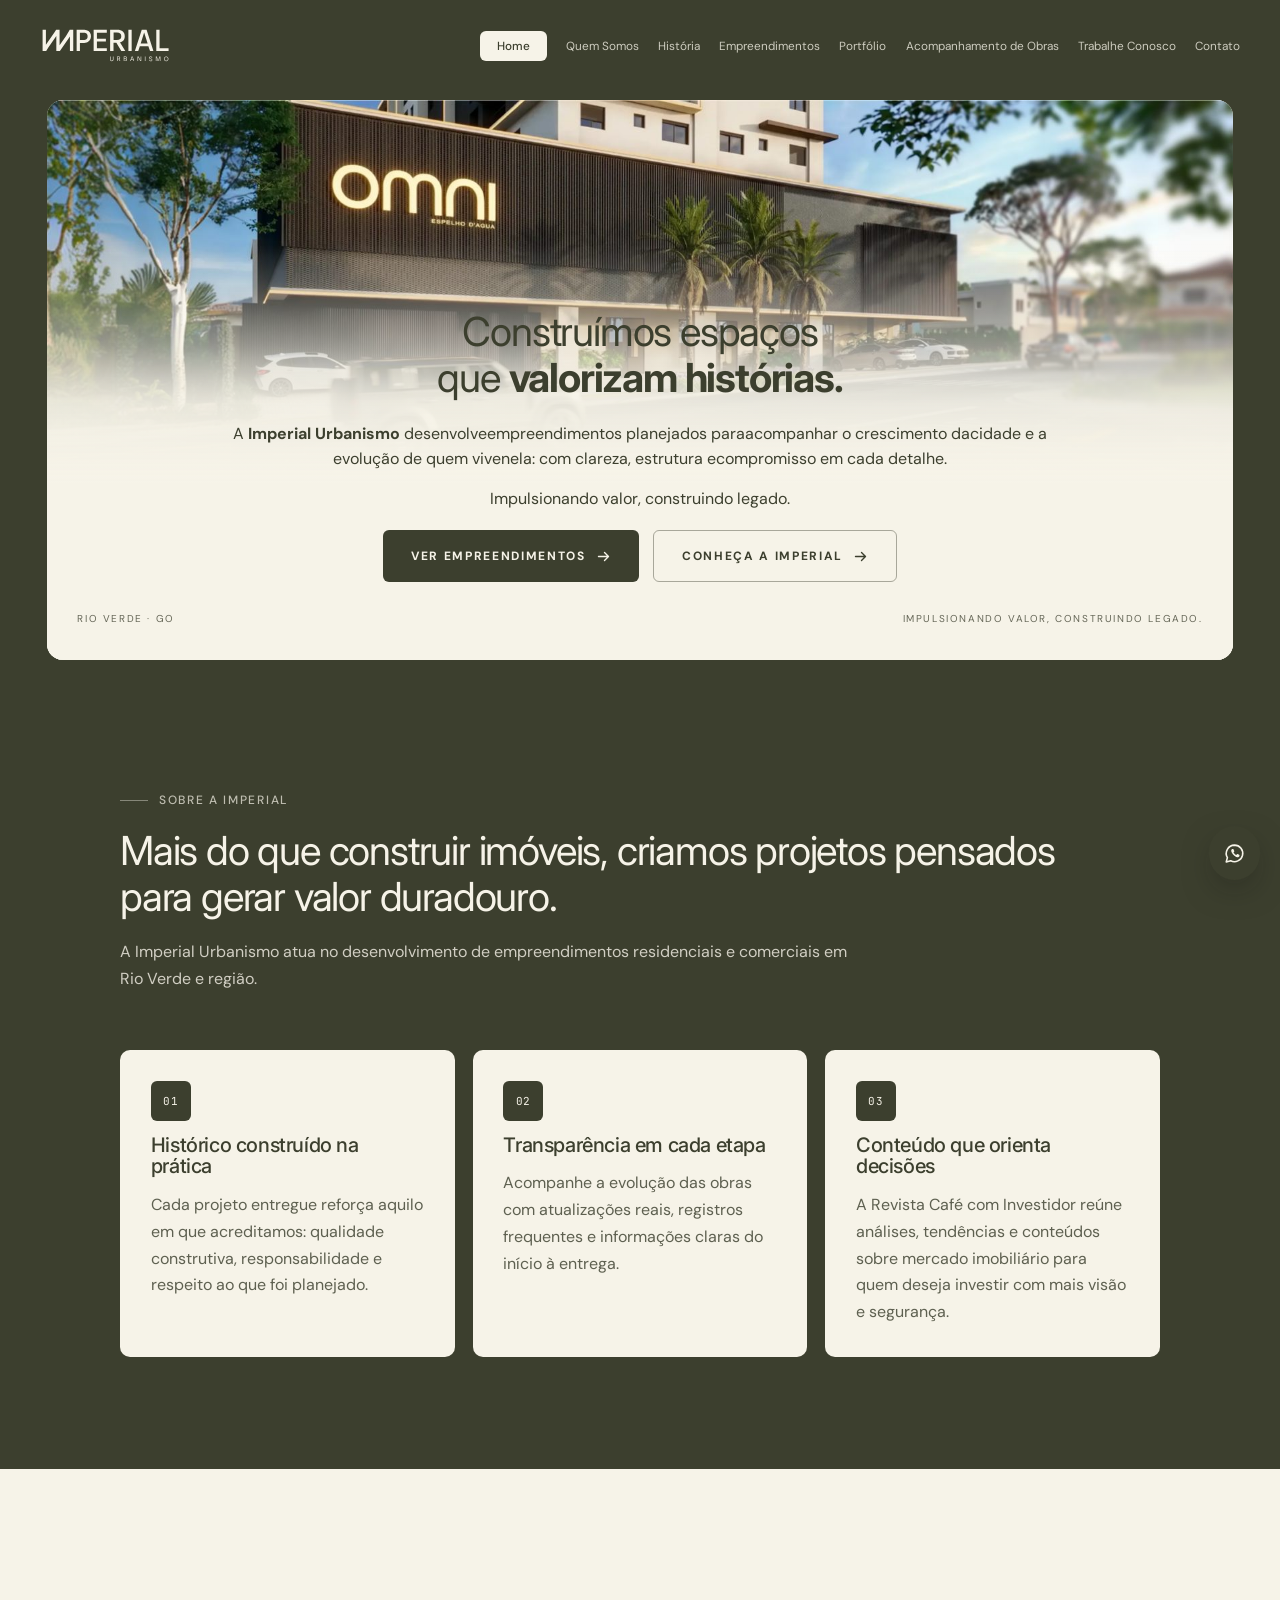
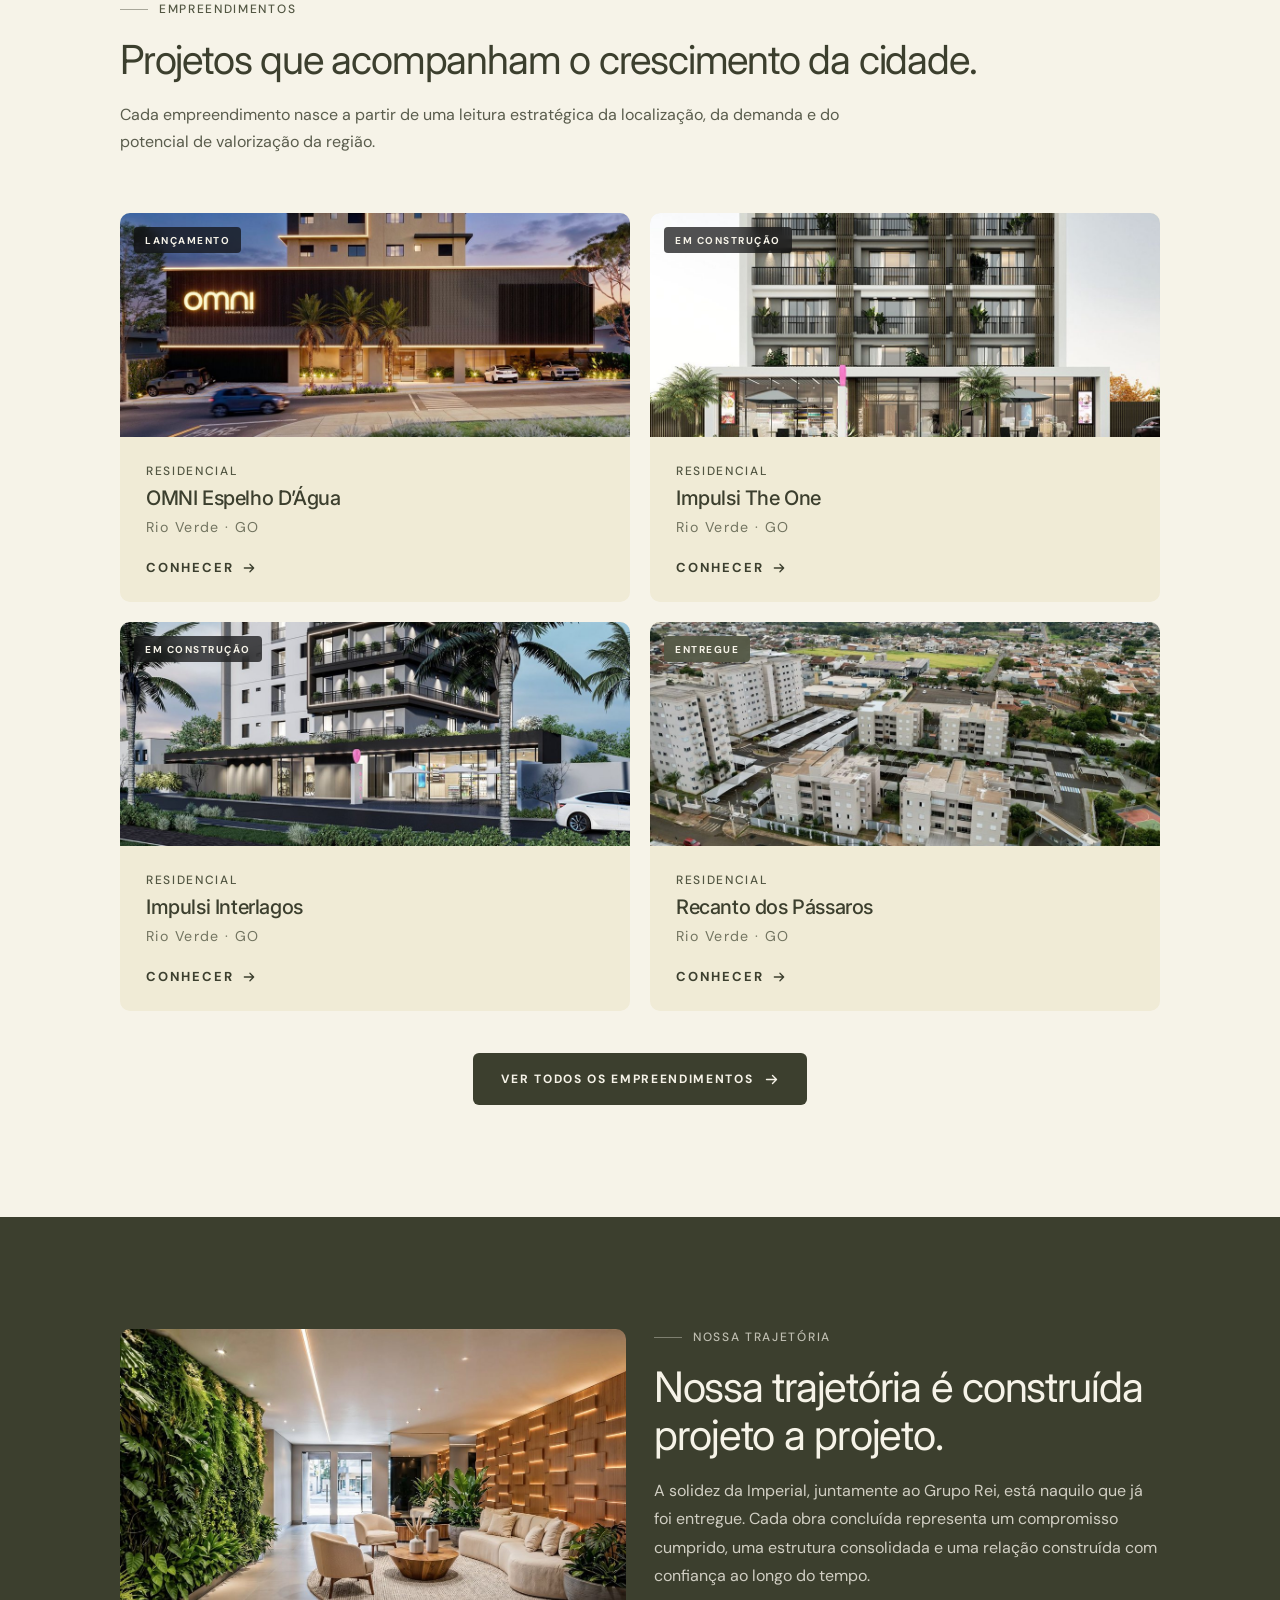
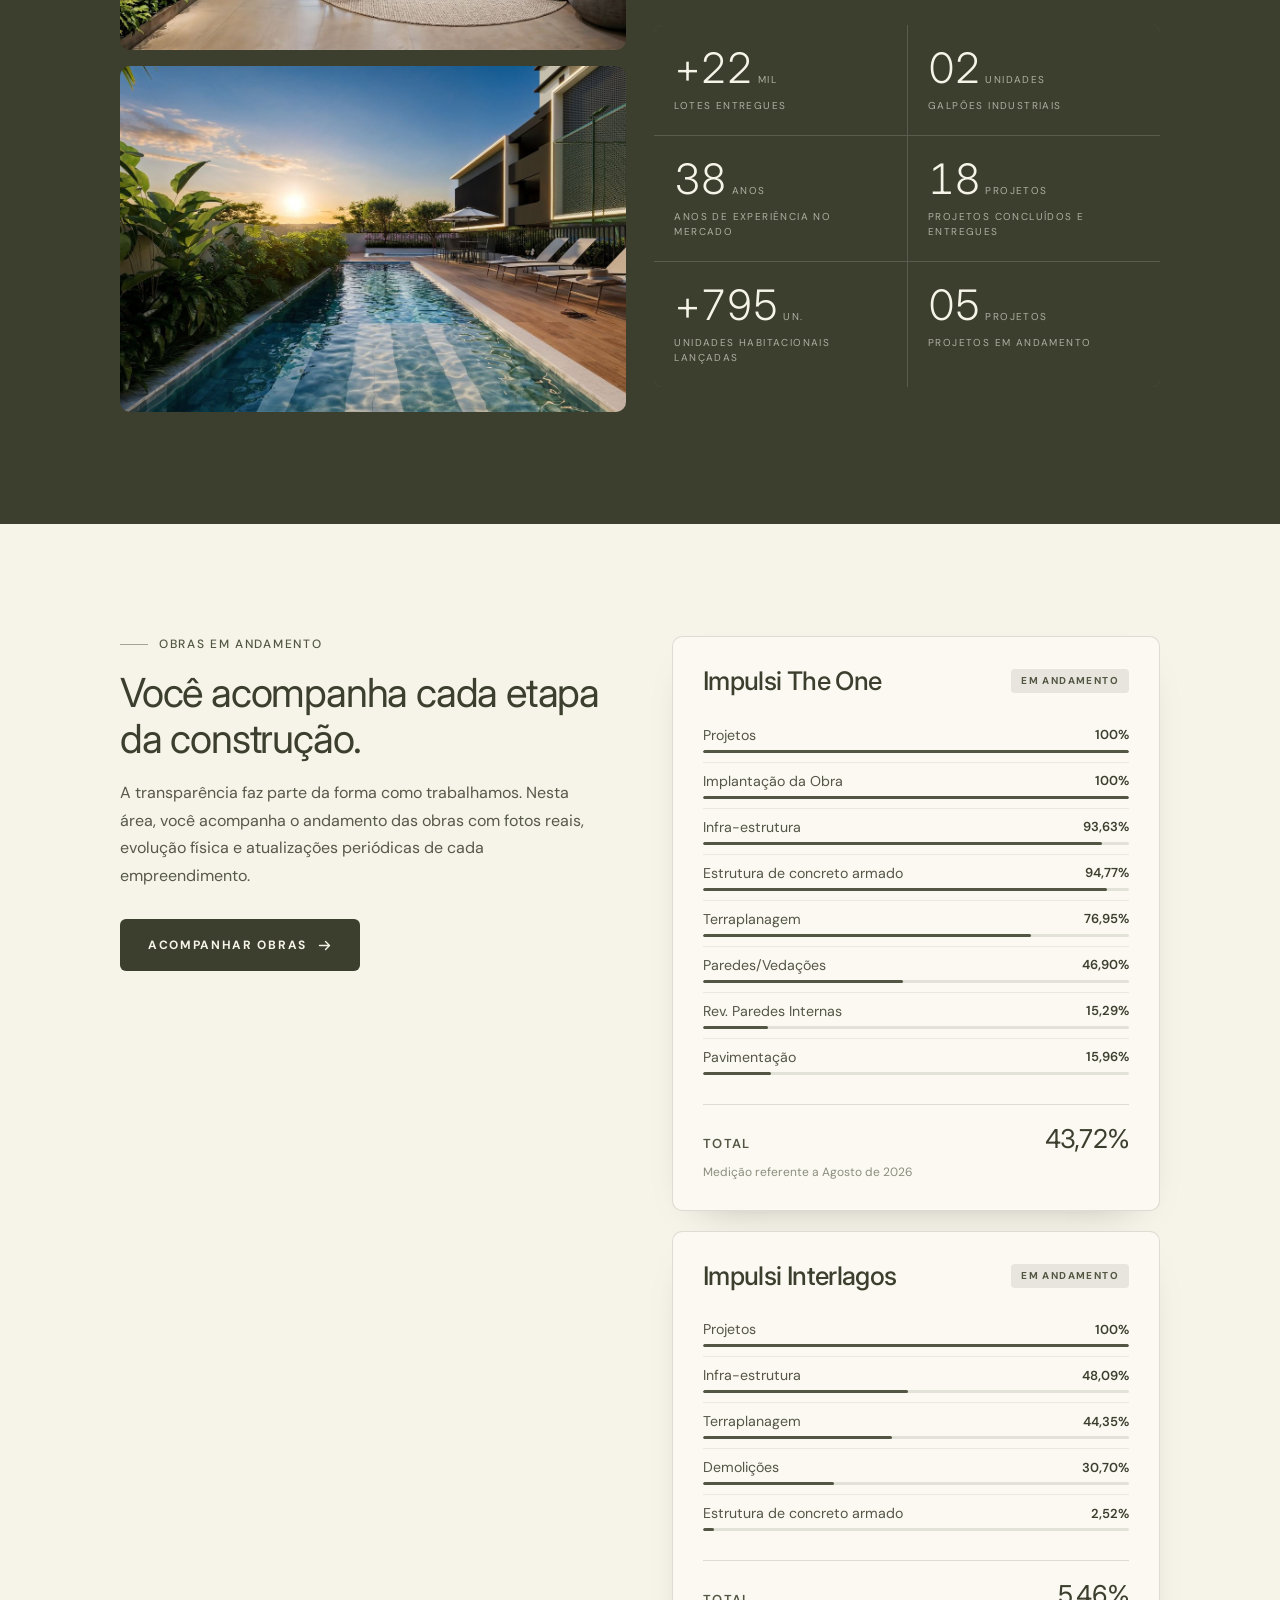
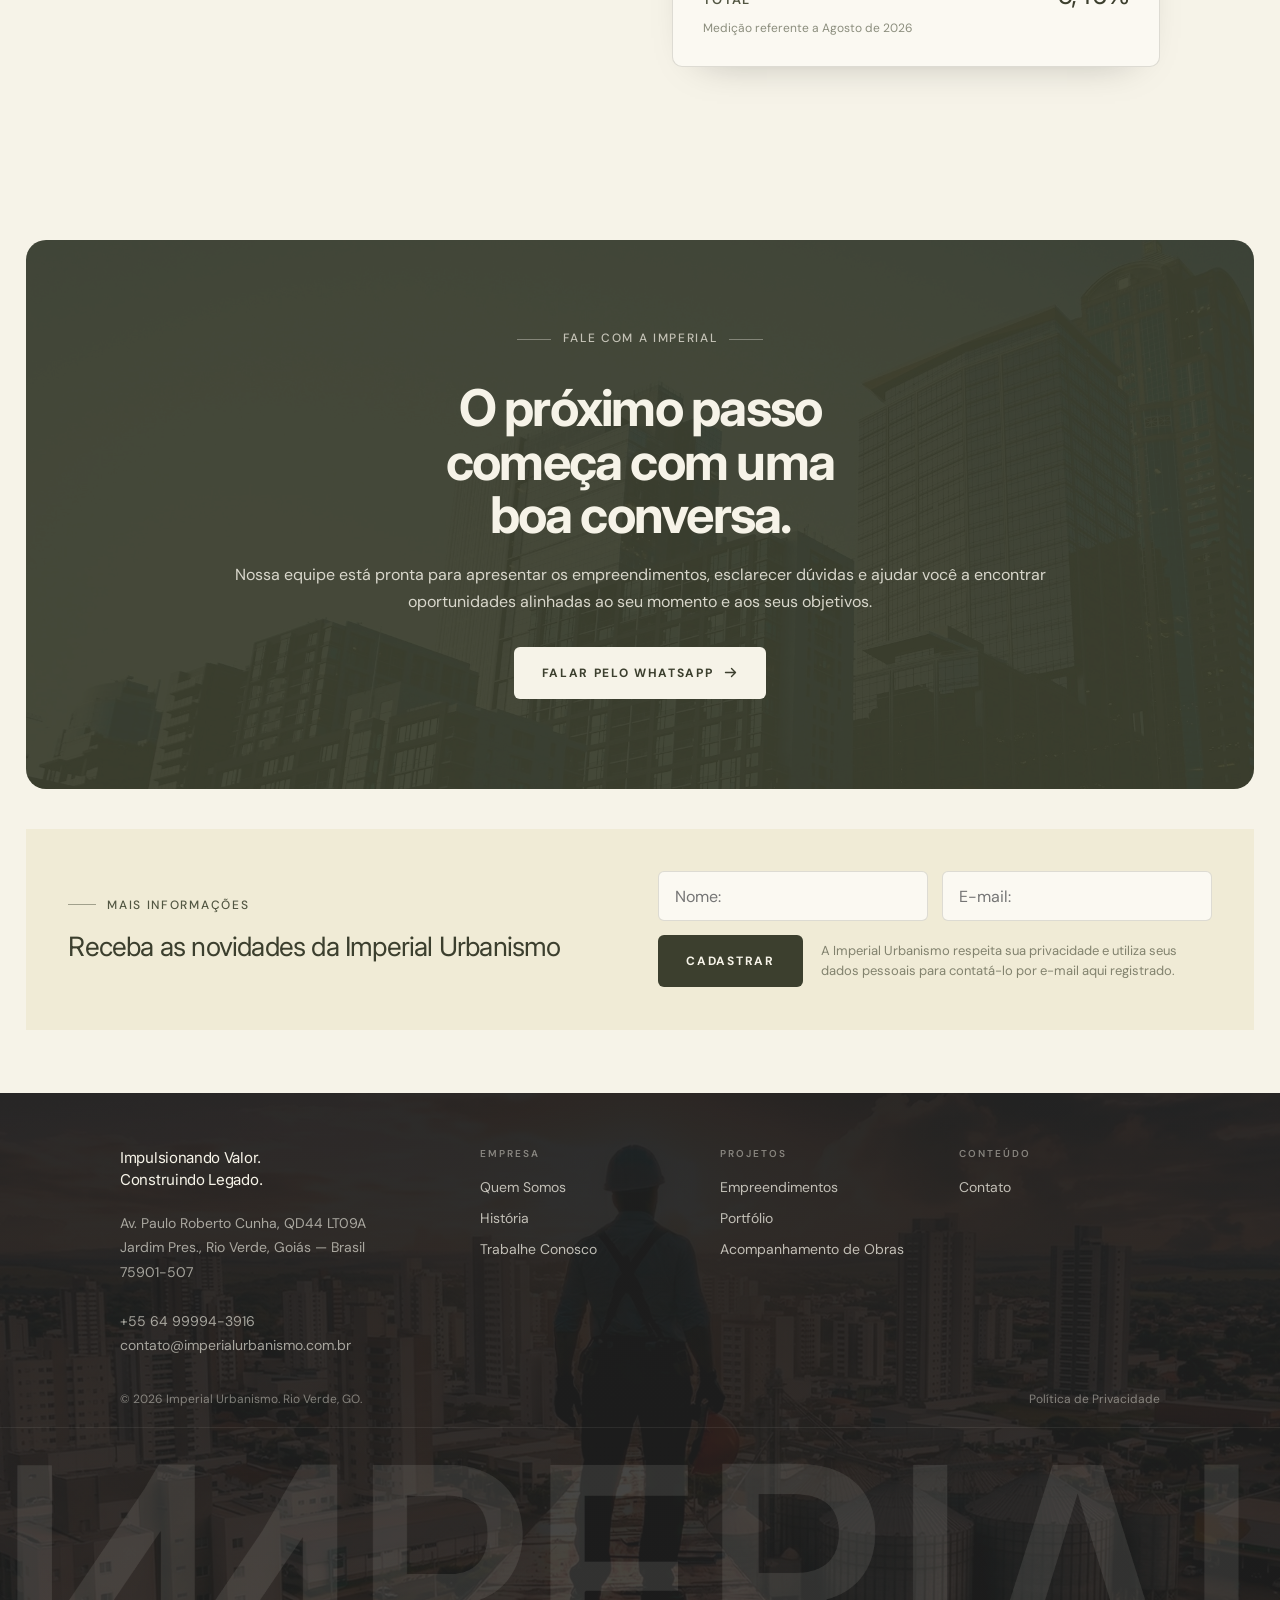
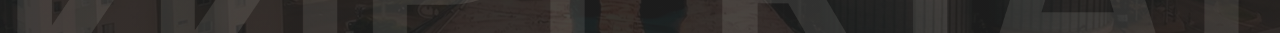
==== index.html @ eb5f922c "URLs limpas: home.html vira index.html e links perdem a extensao Troca href="pagina.html" por href="" ====
<!DOCTYPE html>
<html lang="pt-BR">
<head>
<meta charset="utf-8">
<meta name="viewport" content="width=device-width, initial-scale=1, viewport-fit=cover">
<title>Home — Imperial Urbanismo</title>
<meta name="description" content="A Imperial Urbanismo desenvolve empreendimentos planejados para acompanhar o crescimento da cidade e a evolução de quem vive nela.">
<link rel="icon" href="assets/img/favicon-32.png" sizes="32x32" type="image/png">
<link rel="icon" href="assets/img/favicon-192.png" sizes="192x192" type="image/png">
<link rel="apple-touch-icon" href="assets/img/apple-touch-icon.png">
<link rel="manifest" href="site.webmanifest">
<meta name="theme-color" content="#3C3F2E">
<link rel="preconnect" href="https://fonts.googleapis.com">
<link rel="preconnect" href="https://fonts.gstatic.com" crossorigin>
<link href="https://fonts.googleapis.com/css2?family=Inter:wght@300;400;500;600;700&family=DM+Sans:wght@300;400;500;600;700&family=JetBrains+Mono:wght@400;500&display=swap" rel="stylesheet">
<link rel="stylesheet" href="assets/css/site.css">
<link rel="stylesheet" href="assets/css/home.css">
</head>
<body>

<!-- ===================== NAV (fixo, com blur ao rolar) ===================== -->
<header class="nav">
  <div class="wrap nav__in">
    <a class="nav__logo" href="/" aria-label="Imperial Urbanismo">
      <img src="assets/img/logo-imperial.svg" alt="Imperial Urbanismo">
    </a>
    <nav class="nav__links">
      <a href="/" class="is-active">Home</a>
      <a href="/quem-somos">Quem Somos</a>
      <a href="/historia">História</a>
      <a href="/empreendimentos">Empreendimentos</a>
      <a href="/portfolio">Portfólio</a>
      <a href="/acompanhamento-de-obras">Acompanhamento de Obras</a>
      <a href="/trabalhe-conosco">Trabalhe Conosco</a>
      <a href="/contato">Contato</a>
    </nav>
    <button class="nav__burger" aria-label="Menu"><span></span></button>
  </div>
</header>

<!-- ============ BLOCO 1 — FAIXA ESCURA + CARD ============ -->
<section class="hhero">
  <div class="hhero__card">
    <div class="hhero__bg">
      <picture>
        <source media="(max-width:640px)" srcset="assets/img/home/hero-mobile.jpg">
        <img src="assets/img/home/hero.jpg" alt="Empreendimento Imperial Urbanismo em Rio Verde" fetchpriority="high">
      </picture>
    </div>
    <div class="hhero__grad"></div>

    <div class="hhero__in" data-stagger>
      <h1 class="reveal">Construímos espaços<br>que <strong>valorizam histórias.</strong></h1>
      <p class="hhero__lead reveal">A <strong>Imperial Urbanismo</strong> desenvolve<br class="br-mob">empreendimentos planejados para<br class="br-mob">acompanhar o crescimento da<br class="br-mob">cidade e a evolução de quem vive<br class="br-mob">nela: com clareza, estrutura e<br class="br-mob">compromisso em cada detalhe.</p>
      <p class="hhero__tag reveal">Impulsionando valor, construindo legado.</p>
      <div class="hhero__btns reveal">
        <a class="btn btn--dark" href="#empreendimentos">Ver empreendimentos
          <svg width="15" height="15" viewBox="0 0 15 15" fill="none" stroke="currentColor" stroke-width="1.4" stroke-linecap="round" stroke-linejoin="round"><path d="M2.5 7.5h10M8.5 3.5l4 4-4 4"/></svg></a>
        <a class="btn btn--ghost" href="/quem-somos">Conheça a Imperial
          <svg width="15" height="15" viewBox="0 0 15 15" fill="none" stroke="currentColor" stroke-width="1.4" stroke-linecap="round" stroke-linejoin="round"><path d="M2.5 7.5h10M8.5 3.5l4 4-4 4"/></svg></a>
      </div>
    </div>

    <div class="hhero__foot reveal">
      <span>Rio Verde · GO</span>
      <span>Impulsionando valor, construindo legado.</span>
    </div>
  </div>
</section>

<!-- ===================== BLOCO 2 — SOBRE A IMPERIAL ===================== -->
<section class="sec sec--dark" id="sobre">
  <div class="wrap">
    <div class="shead shead--light reveal">
      <p class="shead__eyebrow"><i></i><span>Sobre a Imperial</span></p>
      <h2>Mais do que construir imóveis, criamos projetos pensados para gerar valor duradouro.</h2>
      <p>A Imperial Urbanismo atua no desenvolvimento de empreendimentos residenciais e comerciais em Rio Verde e região.</p>
    </div>

    <div class="pilares" data-stagger>
      <article class="pilar reveal">
        <span class="pilar__ico">01</span>
        <h3>Histórico construído na prática</h3>
        <p>Cada projeto entregue reforça aquilo em que acreditamos: qualidade construtiva, responsabilidade e respeito ao que foi planejado.</p>
      </article>
      <article class="pilar reveal">
        <span class="pilar__ico">02</span>
        <h3>Transparência em cada etapa</h3>
        <p>Acompanhe a evolução das obras com atualizações reais, registros frequentes e informações claras do início à entrega.</p>
      </article>
      <article class="pilar reveal">
        <span class="pilar__ico">03</span>
        <h3>Conteúdo que orienta decisões</h3>
        <p>A Revista Café com Investidor reúne análises, tendências e conteúdos sobre mercado imobiliário para quem deseja investir com mais visão e segurança.</p>
      </article>
    </div>
  </div>
</section>

<!-- ===================== BLOCO 3 — EMPREENDIMENTOS ===================== -->
<section class="sec sec--cream" id="empreendimentos">
  <div class="wrap">
    <div class="shead shead--dark reveal">
      <p class="shead__eyebrow"><i></i><span>Empreendimentos</span></p>
      <h2>Projetos que acompanham o crescimento da cidade.</h2>
      <p>Cada empreendimento nasce a partir de uma leitura estratégica da localização, da demanda e do potencial de valorização da região.</p>
    </div>

    <div class="projgrid" data-stagger>
      <a class="projcard reveal" href="/omni-espelho-dagua">
        <div class="projcard__ph">
          <span class="projcard__badge">Lançamento</span>
          <img src="assets/img/home/card-omni.jpg" alt="OMNI Espelho D’Água" loading="lazy">
        </div>
        <div class="projcard__body">
          <span class="projcard__tipo">Residencial</span>
          <h3>OMNI Espelho D’Água</h3>
          <span class="projcard__loc">Rio Verde · GO</span>
          <span class="projcard__link">Conhecer
            <svg width="14" height="14" viewBox="0 0 15 15" fill="none" stroke="currentColor" stroke-width="1.4" stroke-linecap="round" stroke-linejoin="round"><path d="M2.5 7.5h10M8.5 3.5l4 4-4 4"/></svg></span>
        </div>
      </a>

      <a class="projcard reveal" href="/impulsi-the-one">
        <div class="projcard__ph">
          <span class="projcard__badge">Em construção</span>
          <img src="assets/img/home/card-the-one.jpg" alt="Impulsi The One" loading="lazy">
        </div>
        <div class="projcard__body">
          <span class="projcard__tipo">Residencial</span>
          <h3>Impulsi The One</h3>
          <span class="projcard__loc">Rio Verde · GO</span>
          <span class="projcard__link">Conhecer
            <svg width="14" height="14" viewBox="0 0 15 15" fill="none" stroke="currentColor" stroke-width="1.4" stroke-linecap="round" stroke-linejoin="round"><path d="M2.5 7.5h10M8.5 3.5l4 4-4 4"/></svg></span>
        </div>
      </a>

      <a class="projcard reveal" href="/impulsi-interlagos">
        <div class="projcard__ph">
          <span class="projcard__badge">Em construção</span>
          <img src="assets/img/home/card-interlagos.jpg" alt="Impulsi Interlagos" loading="lazy">
        </div>
        <div class="projcard__body">
          <span class="projcard__tipo">Residencial</span>
          <h3>Impulsi Interlagos</h3>
          <span class="projcard__loc">Rio Verde · GO</span>
          <span class="projcard__link">Conhecer
            <svg width="14" height="14" viewBox="0 0 15 15" fill="none" stroke="currentColor" stroke-width="1.4" stroke-linecap="round" stroke-linejoin="round"><path d="M2.5 7.5h10M8.5 3.5l4 4-4 4"/></svg></span>
        </div>
      </a>

      <a class="projcard reveal" href="/portfolio">
        <div class="projcard__ph">
          <span class="projcard__badge projcard__badge--ok">Entregue</span>
          <img src="assets/img/home/card-recanto.jpg" alt="Recanto dos Pássaros" loading="lazy">
        </div>
        <div class="projcard__body">
          <span class="projcard__tipo">Residencial</span>
          <h3>Recanto dos Pássaros</h3>
          <span class="projcard__loc">Rio Verde · GO</span>
          <span class="projcard__link">Conhecer
            <svg width="14" height="14" viewBox="0 0 15 15" fill="none" stroke="currentColor" stroke-width="1.4" stroke-linecap="round" stroke-linejoin="round"><path d="M2.5 7.5h10M8.5 3.5l4 4-4 4"/></svg></span>
        </div>
      </a>
    </div>

    <div class="projgrid__cta">
      <a class="btn btn--dark reveal" href="/empreendimentos">Ver todos os empreendimentos
        <svg width="15" height="15" viewBox="0 0 15 15" fill="none" stroke="currentColor" stroke-width="1.4" stroke-linecap="round" stroke-linejoin="round"><path d="M2.5 7.5h10M8.5 3.5l4 4-4 4"/></svg></a>
    </div>
  </div>
</section>

<!-- ===================== BLOCO 4 — NOSSA TRAJETÓRIA ===================== -->
<section class="sec traj" id="trajetoria">
  <div class="wrap traj__grid">
    <div class="traj__fotos" data-stagger>
      <figure class="reveal"><img src="assets/img/home/traj-a.jpg" alt="Obra Imperial Urbanismo" loading="lazy"></figure>
      <figure class="reveal"><img src="assets/img/home/traj-b.jpg" alt="Empreendimento entregue pela Imperial Urbanismo" loading="lazy"></figure>
    </div>

    <div data-stagger>
      <p class="shead__eyebrow reveal" style="color:rgba(246,243,232,.7)"><i></i><span>Nossa Trajetória</span></p>
      <h2 class="reveal">Nossa trajetória é construída projeto a projeto.</h2>
      <p class="traj__lead reveal">A solidez da Imperial, juntamente ao Grupo Rei, está naquilo que já foi entregue. Cada obra concluída representa um compromisso cumprido, uma estrutura consolidada e uma relação construída com confiança ao longo do tempo.</p>

      <div class="stats reveal">
        <div class="stat"><p class="stat__n">+22 <small>mil</small></p><p class="stat__l">Lotes entregues</p></div>
        <div class="stat"><p class="stat__n">02 <small>unidades</small></p><p class="stat__l">Galpões industriais</p></div>
        <div class="stat"><p class="stat__n">40 <small>anos</small></p><p class="stat__l">Anos de experiência no mercado</p></div>
        <div class="stat"><p class="stat__n">20 <small>projetos</small></p><p class="stat__l">Projetos concluídos e entregues</p></div>
        <div class="stat"><p class="stat__n">+900 <small>un.</small></p><p class="stat__l">Unidades habitacionais lançadas</p></div>
        <div class="stat"><p class="stat__n">06 <small>projetos</small></p><p class="stat__l">Projetos em andamento</p></div>
      </div>
    </div>
  </div>
</section>

<!-- ===================== BLOCO 5 — ACOMPANHAMENTO DE OBRAS ===================== -->
<section class="sec sec--cream" id="obras">
  <div class="wrap obras__grid">
    <div class="obras__intro" data-stagger>
      <p class="shead__eyebrow reveal" style="color:var(--olive)"><i></i><span>Obras em andamento</span></p>
      <h2 class="reveal" style="font-family:var(--font-head);font-weight:400;font-size:clamp(26px,3.4vw,40px);letter-spacing:-.03em;line-height:1.14;color:var(--dark);margin-bottom:18px">Você acompanha cada etapa da construção.</h2>
      <p class="lead reveal" style="margin-bottom:30px">A transparência faz parte da forma como trabalhamos. Nesta área, você acompanha o andamento das obras com fotos reais, evolução física e atualizações periódicas de cada empreendimento.</p>
      <a class="btn btn--dark reveal" href="/acompanhamento-de-obras">Acompanhar obras
        <svg width="15" height="15" viewBox="0 0 15 15" fill="none" stroke="currentColor" stroke-width="1.4" stroke-linecap="round" stroke-linejoin="round"><path d="M2.5 7.5h10M8.5 3.5l4 4-4 4"/></svg></a>
    </div>

    <div data-stagger>
      <article class="obracard reveal">
        <div class="obracard__top">
          <h3>Impulsi The One</h3>
          <span class="obracard__st">Em andamento</span>
        </div>
        <div class="etapa"><span class="etapa__n">Projetos</span><span class="etapa__v">100%</span><span class="etapa__bar"><i data-fill="100"></i></span></div>
        <div class="etapa"><span class="etapa__n">Implantação da Obra</span><span class="etapa__v">100%</span><span class="etapa__bar"><i data-fill="100"></i></span></div>
        <div class="etapa"><span class="etapa__n">Infra-estrutura</span><span class="etapa__v">93,63%</span><span class="etapa__bar"><i data-fill="93.63"></i></span></div>
        <div class="etapa"><span class="etapa__n">Estrutura de concreto armado</span><span class="etapa__v">94,77%</span><span class="etapa__bar"><i data-fill="94.77"></i></span></div>
        <div class="etapa"><span class="etapa__n">Terraplanagem</span><span class="etapa__v">76,95%</span><span class="etapa__bar"><i data-fill="76.95"></i></span></div>
        <div class="etapa"><span class="etapa__n">Paredes/Vedações</span><span class="etapa__v">46,90%</span><span class="etapa__bar"><i data-fill="46.90"></i></span></div>
        <div class="etapa"><span class="etapa__n">Rev. Paredes Internas</span><span class="etapa__v">15,29%</span><span class="etapa__bar"><i data-fill="15.29"></i></span></div>
        <div class="etapa"><span class="etapa__n">Pavimentação</span><span class="etapa__v">15,96%</span><span class="etapa__bar"><i data-fill="15.96"></i></span></div>
        <dl class="obracard__total"><dt>Total</dt><dd>43,72%</dd></dl>
        <p class="obracard__med">Medição referente a Agosto de 2026</p>
      </article>

      <article class="obracard reveal">
        <div class="obracard__top">
          <h3>Impulsi Interlagos</h3>
          <span class="obracard__st">Em andamento</span>
        </div>
        <div class="etapa"><span class="etapa__n">Projetos</span><span class="etapa__v">100%</span><span class="etapa__bar"><i data-fill="100"></i></span></div>
        <div class="etapa"><span class="etapa__n">Infra-estrutura</span><span class="etapa__v">48,09%</span><span class="etapa__bar"><i data-fill="48.09"></i></span></div>
        <div class="etapa"><span class="etapa__n">Terraplanagem</span><span class="etapa__v">44,35%</span><span class="etapa__bar"><i data-fill="44.35"></i></span></div>
        <div class="etapa"><span class="etapa__n">Demolições</span><span class="etapa__v">30,70%</span><span class="etapa__bar"><i data-fill="30.70"></i></span></div>
        <div class="etapa"><span class="etapa__n">Estrutura de concreto armado</span><span class="etapa__v">2,52%</span><span class="etapa__bar"><i data-fill="2.52"></i></span></div>
        <dl class="obracard__total"><dt>Total</dt><dd>5,46%</dd></dl>
        <p class="obracard__med">Medição referente a Agosto de 2026</p>
      </article>
    </div>
  </div>
</section>

<!-- ===================== BLOCO 6 — CTA FINAL ===================== -->
<section class="hcta" id="contato">
  <div class="hcta__card">
    <div class="hcta__bg"><img src="assets/img/home/cta-bg.jpg" alt="" aria-hidden="true" loading="lazy"></div>
    <div class="hcta__in" data-stagger>
      <p class="hcta__eyebrow reveal"><i></i><span>Fale com a Imperial</span><i></i></p>
      <h2 class="reveal">O próximo passo<br>começa com uma<br>boa conversa.</h2>
      <p class="reveal">Nossa equipe está pronta para apresentar os empreendimentos, esclarecer dúvidas e ajudar você a encontrar oportunidades alinhadas ao seu momento e aos seus objetivos.</p>
      <div class="ctafinal__btns reveal">
        <a class="btn btn--cream" href="https://wa.me/5564999943916?text=Ol%C3%A1%21%20Vim%20pelo%20site%20da%20Imperial%20Urbanismo." target="_blank" rel="noopener">Falar pelo WhatsApp
          <svg width="15" height="15" viewBox="0 0 15 15" fill="none" stroke="currentColor" stroke-width="1.4" stroke-linecap="round" stroke-linejoin="round"><path d="M2.5 7.5h10M8.5 3.5l4 4-4 4"/></svg></a>
      </div>
    </div>
  </div>
</section>

<!-- ===================== NEWSLETTER ===================== -->
<section class="hnews" id="newsletter">
  <div class="hnews__card reveal">
    <div>
      <p class="shead__eyebrow" style="color:var(--olive)"><i></i><span>Mais informações</span></p>
      <h2>Receba as novidades da Imperial Urbanismo</h2>
    </div>
    <form class="hnews__form" novalidate>
      <div class="hnews__row">
        <input type="text" placeholder="Nome:" aria-label="Nome" required>
        <input type="email" placeholder="E-mail:" aria-label="E-mail" required>
      </div>
      <div class="hnews__bottom">
        <button class="btn btn--dark" type="submit">Cadastrar</button>
        <p>A Imperial Urbanismo respeita sua privacidade e utiliza seus dados pessoais para contatá-lo por e-mail aqui registrado.</p>
      </div>
    </form>
    <p class="hnews__ok">Cadastro recebido. Em breve você recebe as novidades da Imperial.</p>
  </div>
</section>

<!-- ===================== FOOTER ===================== -->
<footer class="hfoot">
  <!-- BG IMAGEM (Figma 541:317): foto 26% em multiply + wordmark 10% ancorado embaixo -->
  <div class="hfoot__photo"><img src="assets/img/home/footer-bg.jpg" alt="" aria-hidden="true" loading="lazy"></div>
  <div class="hfoot__word"><img src="assets/img/home/wordmark.png" alt="" aria-hidden="true" loading="lazy"></div>
  <div class="wrap hfoot__in">
    <div class="hfoot__grid">
      <div>
        <p class="hfoot__tag">Impulsionando Valor.<br>Construindo Legado.</p>
        <p class="hfoot__addr">
          Av. Paulo Roberto Cunha, QD44 LT09A<br>
          Jardim Pres., Rio Verde, Goiás — Brasil<br>
          75901-507<br><br>
          <a href="tel:+5564999943916">+55 64 99994-3916</a><br>
          <a href="mailto:contato@imperialurbanismo.com.br">contato@imperialurbanismo.com.br</a>
        </p>
      </div>
      <div>
        <h4>Empresa</h4>
        <ul><li><a href="/quem-somos">Quem Somos</a></li><li><a href="/historia">História</a></li><li><a href="/trabalhe-conosco">Trabalhe Conosco</a></li></ul>
      </div>
      <div>
        <h4>Projetos</h4>
        <ul><li><a href="/empreendimentos">Empreendimentos</a></li><li><a href="/portfolio">Portfólio</a></li><li><a href="/acompanhamento-de-obras">Acompanhamento de Obras</a></li></ul>
      </div>
      <div>
        <h4>Conteúdo</h4>
        <ul><li><a href="/contato">Contato</a></li></ul>
      </div>
    </div>
    <div class="hfoot__bar">
      <span>© 2026 Imperial Urbanismo. Rio Verde, GO.</span>
      <a href="#">Política de Privacidade</a>
    </div>
  </div>
  <div class="hfoot__rule"></div>
  <div class="hfoot__space"></div>
</footer>

<a class="wa" href="https://wa.me/5564999943916?text=Ol%C3%A1%21%20Vim%20pelo%20site%20da%20Imperial%20Urbanismo." target="_blank" rel="noopener" aria-label="Falar pelo WhatsApp">
  <svg width="21" height="21" viewBox="0 0 16 16" fill="none"><path d="M8 1.6a6.3 6.3 0 0 0-5.4 9.5L1.7 14.4l3.4-.9A6.3 6.3 0 1 0 8 1.6Z" stroke="currentColor" stroke-width="1.2" stroke-linejoin="round"/><path d="M5.9 5c.2-.4.4-.4.6-.4h.4c.1 0 .3 0 .4.3l.5 1.2c.1.2 0 .4-.1.5l-.3.3c-.1.1-.2.2-.1.4.2.4.6.9 1 1.2.4.3.7.4.9.5.2 0 .3 0 .4-.1l.4-.4c.1-.2.3-.1.4-.1l1.1.6c.2.1.3.2.3.3 0 .2 0 .6-.2.9-.2.3-.8.6-1.1.6-.6 0-1.4-.2-2.6-1.1a7 7 0 0 1-2-2.5c-.3-.6-.4-1.1-.4-1.5 0-.4.2-.6.3-.7Z" fill="currentColor"/></svg>
  <span>Falar pelo WhatsApp</span>
</a>

<script src="assets/js/site.js" defer></script>
</body>
</html>
---- assets/css/site.css ----
/* =========================================================
   IMPERIAL URBANISMO — Páginas de Empreendimento
   Design System: Manual da Marca
   Regra do cliente: NUNCA usar branco puro em background
   ========================================================= */

:root{
  /* paleta oficial */
  --black:   #0F0F10;
  --dark:    #3C3F2E;
  --olive:   #525642;
  --cream:   #F6F3E8;

  /* tons derivados — nenhum é branco puro */
  --cream-2: #EFEAD9;   /* creme mais fundo, para alternar seções */
  --paper:   #FBF9F2;   /* off-white quente para cards */
  --dark-2:  #2A2D20;
  --cream-deep:#F0EBD6;  /* cards de projeto e newsletter */
  --line:    rgba(82,86,66,.18);
  --line-d:  rgba(246,243,232,.16);

  --font-head: 'Inter', system-ui, sans-serif;
  --font-body: 'DM Sans', system-ui, sans-serif;
  --font-mono: 'JetBrains Mono', ui-monospace, monospace;

  --max: 1120px;
  --pad: clamp(20px, 5vw, 40px);
  --nav-h: 92px;
  /* recuo para alinhar um elemento full-bleed à coluna central.
     Soma o padding do .wrap: sem isso o alinhamento cai na borda da
     caixa e não na do conteúdo, errando por --pad. */
  --bleed-pad: max(var(--pad), calc(50vw - var(--max) / 2 + var(--pad)));

  /* corpo de texto padrão: 18px a partir de 1440px de largura.
     Antes cada bloco tinha seu próprio clamp e o texto saía pequeno. */
  --fs-body:    clamp(15px, 1.25vw, 18px);
  --fs-body-sm: clamp(14.5px, 1.18vw, 17px);  /* apoio: legendas de card */
  --fs-body-xs: clamp(14px, 1.11vw, 16px);    /* listas densas */

  --ease: cubic-bezier(.16,1,.3,1);
  --dur: .5s;
}

*,*::before,*::after{ box-sizing:border-box; margin:0; padding:0; }
html{ scroll-behavior:smooth; -webkit-text-size-adjust:100%; }
body{
  font-family:var(--font-body);
  background:var(--cream);
  color:var(--black);
  -webkit-font-smoothing:antialiased;
  overflow-x:hidden;
}
img{ display:block; max-width:100%; }
a{ color:inherit; text-decoration:none; }
ul{ list-style:none; }
button,input,select,textarea{ font:inherit; color:inherit; }
button{ background:none; border:0; cursor:pointer; }
:focus-visible{ outline:2px solid var(--olive); outline-offset:3px; border-radius:4px; }

/* quebra de linha que só existe no mobile (quando o Figma fixa onde
   cada linha termina e não dá para confiar na medida do texto) */
.br-mob{ display:none; }
@media (max-width:640px){ .br-mob{ display:inline; } }

.wrap{ width:100%; max-width:var(--max); margin-inline:auto; padding-inline:var(--pad); }

/* ---------- tipografia ---------- */
.eyebrow{
  font-family:var(--font-mono); font-size:11px; letter-spacing:.04em;
  color:var(--olive); text-transform:none;
}
.eyebrow--light{ color:rgba(246,243,232,.62); }
.label{
  font-family:var(--font-body); font-weight:600; font-size:11px;
  letter-spacing:.18em; text-transform:uppercase; color:var(--olive);
}
.label--light{ color:rgba(246,243,232,.6); }
h1,h2,h3{ font-family:var(--font-head); font-weight:300; letter-spacing:-.03em; line-height:1.08; }
.h2{ font-size:clamp(30px,4.4vw,44px); font-weight:400; color:var(--dark); }
.h2--light{ color:var(--cream); }
.lead{ font-size:var(--fs-body); line-height:1.72; color:rgba(60,63,46,.86); }
.lead--light{ color:rgba(246,243,232,.82); }

/* ---------- botões ---------- */
.btn{
  display:inline-flex; align-items:center; justify-content:center; gap:10px;
  height:52px; padding-inline:28px; border-radius:6px;
  font-weight:700; font-size:12px; letter-spacing:.14em; text-transform:uppercase;
  transition:transform var(--dur) var(--ease), background .3s, color .3s, border-color .3s;
  white-space:nowrap;
}
.btn:hover{ transform:translateY(-2px); }
.btn--dark{ background:var(--dark); color:var(--cream); }
.btn--dark:hover{ background:var(--black); }
.btn--cream{ background:var(--cream); color:var(--dark); }
.btn--cream:hover{ background:var(--paper); }
.btn--ghost{ border:1px solid var(--line); color:var(--dark); }
.btn--ghost:hover{ border-color:var(--olive); background:rgba(82,86,66,.06); }
.btn--ghost-light{ border:1px solid rgba(246,243,232,.38); color:var(--cream); }
.btn--ghost-light:hover{ background:rgba(246,243,232,.1); }
.btn--wide{ width:100%; }
.btn svg{ transition:transform var(--dur) var(--ease); }
.btn:hover svg{ transform:translateX(4px); }

/* ---------- chips ---------- */
.chip{
  display:inline-flex; align-items:center; height:32px; padding-inline:14px;
  border-radius:4px; font-weight:700; font-size:11px; letter-spacing:.14em;
  text-transform:uppercase;
}
.chip--solid{ background:var(--cream); color:var(--dark); }
.chip--outline{ border:1px solid rgba(246,243,232,.34); color:rgba(246,243,232,.9); }

/* =========================================================
   NAV
   ========================================================= */
.nav{
  position:fixed; inset:0 0 auto 0; z-index:60; height:var(--nav-h);
  display:flex; align-items:center;
  transition:background .4s var(--ease), box-shadow .4s var(--ease), backdrop-filter .4s;
}
.nav.is-stuck{
  background:rgba(42,45,32,.92);
  backdrop-filter:blur(14px);
  box-shadow:0 1px 0 rgba(246,243,232,.1);
}
.nav__in{ display:flex; align-items:center; justify-content:space-between; gap:24px; max-width:1542px; }
.nav__logo img{ width:132px; height:auto; display:block; }
.nav__links{ display:flex; gap:clamp(12px,1.5vw,24px); align-items:center; }
/* item ativo vira pílula creme, como no Figma */
.nav__links a.is-active{
  background:var(--cream); color:var(--dark);
  padding:7px 17px; border-radius:6px; font-weight:500;
}
.nav__links a.is-active::after{ display:none; }
.nav__links a{
  font-size:clamp(11.5px,.92vw,13px); white-space:nowrap; color:rgba(246,243,232,.78);
  position:relative; padding-block:6px; transition:color .3s;
}
.nav__links a::after{
  content:''; position:absolute; left:0; bottom:0; height:1px; width:0;
  background:var(--cream); transition:width var(--dur) var(--ease);
}
/* o item ativo não reage ao hover: ele já é a pílula creme, e pintar o
   texto de creme aqui faria o rótulo sumir no próprio fundo */
.nav__links a:hover:not(.is-active){ color:var(--cream); }
.nav__links a:hover:not(.is-active)::after{ width:100%; }
.nav__links a.is-active{ cursor:default; }
/* o item ativo é a pílula creme com texto escuro — definida acima.
   Não repetir `color` aqui: cream sobre cream some o rótulo. */
.nav__burger{ display:none; width:40px; height:40px; align-items:center; justify-content:center; }
.nav__burger span{ display:block; width:20px; height:1.5px; background:var(--cream); position:relative; transition:.3s; }
.nav__burger span::before,.nav__burger span::after{
  content:''; position:absolute; left:0; width:20px; height:1.5px; background:var(--cream); transition:.3s;
}
.nav__burger span::before{ top:-6px; } .nav__burger span::after{ top:6px; }
.nav.is-open .nav__burger span{ background:transparent; }
.nav.is-open .nav__burger span::before{ top:0; transform:rotate(45deg); }
.nav.is-open .nav__burger span::after{ top:0; transform:rotate(-45deg); }

/* =========================================================
   HERO
   ========================================================= */
/* faixa escura + card arredondado — mesmo padrão da Home (Figma 285:611).
   O nav é fixo e sobrepõe a faixa, nunca o card. */
.hero{
  background:var(--dark);
  /* O nav mede 92px, mas seu conteúdo fica centrado e termina por volta
     dos 65px. Somar 35px à altura da caixa gerava um vão visível de 62px;
     100px deixa os 35px do Figma entre o menu e o topo do card. */
  padding:calc(var(--nav-h) + 8px) clamp(14px,3.646%,70px) clamp(24px,3vw,42px);
}
.hero__card{
  position:relative; overflow:hidden; border-radius:16px;
  /* width explicito: com aspect-ratio + min-height o bloco infla a largura */
  width:100%; aspect-ratio:1780/838; min-height:600px;
  display:flex; flex-direction:column; justify-content:flex-end;
  /* sem recuo lateral aqui: quem alinha o conteúdo à coluna de 1120px
     é o .wrap dentro do card, igual às seções de baixo */
  padding-block:clamp(28px,3.4vw,64px); padding-inline:0;
  background:var(--dark-2);
}
.hero__bg{ position:absolute; inset:0; z-index:0; }
.hero__bg img{
  width:100%; height:100%; object-fit:cover;
  animation:kenburns 22s ease-out forwards;
}
@keyframes kenburns{ from{ transform:scale(1.1); } to{ transform:scale(1); } }
/* véu em verde escuro (derivado de #3C3F2E), bem mais denso na faixa
   de baixo, que é onde ficam chips, título, subtítulo e mini tópicos.
   O leve escurecimento no topo é só para o menu não brigar com a foto. */
.hero__scrim{
  position:absolute; inset:0; z-index:1;
  background:
    linear-gradient(to top,
      rgba(26,29,20,.97)  0%,
      rgba(26,29,20,.92) 18%,
      rgba(29,32,22,.78) 34%,
      rgba(33,36,25,.50) 52%,
      rgba(36,39,28,.24) 72%,
      rgba(36,39,28,.10) 88%,
      rgba(28,31,22,.42) 100%);
}
.hero__in{ position:relative; z-index:2; width:100%; }
.hero__chips{ display:flex; gap:10px; flex-wrap:wrap; margin-bottom:22px; }
.hero h1{
  font-size:clamp(40px,7vw,78px); color:var(--cream); margin-bottom:18px; max-width:14ch;
}
.hero__lead{ max-width:60ch; margin-bottom:34px; }
.hero__specs{
  display:flex; flex-wrap:wrap; gap:0 48px;
  border-top:1px solid var(--line-d); padding-top:24px;
}
.hero__spec{ padding-block:8px; min-width:120px; }
.hero__spec dt{ font-family:var(--font-mono); font-size:10px; letter-spacing:.1em; color:rgba(246,243,232,.5); margin-bottom:6px; }
.hero__spec dd{ font-family:var(--font-head); font-size:19px; font-weight:400; letter-spacing:-.02em; color:var(--cream); }
.hero__cue{ display:none; }

/* =========================================================
   SEÇÕES
   ========================================================= */
.sec{ padding-block:clamp(64px,9vw,112px); }
.sec--cream{ background:var(--cream); }
.sec--cream2{ background:var(--cream-2); }
.sec--dark{ background:var(--dark); color:var(--cream); }
.sec--black{ background:var(--black); color:var(--cream); }
.sec__head{ display:flex; align-items:flex-end; justify-content:space-between; gap:40px; flex-wrap:wrap; margin-bottom:44px; }
.sec__head .h2{ margin-top:14px; }
.sec__meta{ font-size:13px; letter-spacing:.12em; color:var(--olive); text-transform:uppercase; }
.sec__meta--light{ color:rgba(246,243,232,.6); }

/* =========================================================
   INTRO (referência: texto à esquerda, form à direita)
   ========================================================= */
.intro__grid{ display:grid; grid-template-columns:1fr 392px; gap:72px; align-items:start; }
.intro__poem{ margin:26px 0 34px; }
.intro__poem li{
  font-family:var(--font-head); font-weight:300; letter-spacing:-.02em;
  font-size:clamp(18px,2.2vw,23px); line-height:1.55; color:var(--dark);
}
.intro__poem li + li{ margin-top:2px; }
.intro__feats{ border-top:1px solid var(--line); padding-top:30px; }
.intro__feats h3{
  font-family:var(--font-body); font-weight:600; font-size:11px; letter-spacing:.18em;
  text-transform:uppercase; color:var(--olive); margin-bottom:20px;
}
.intro__feats ul{ display:grid; grid-template-columns:repeat(2,1fr); gap:12px 28px; }
.intro__feats li{
  display:flex; gap:11px; align-items:flex-start;
  font-size:15px; line-height:1.55; color:rgba(60,63,46,.9);
}
.intro__feats li::before{
  content:''; flex:0 0 auto; width:5px; height:5px; margin-top:8px;
  border-radius:50%; background:var(--olive); opacity:.55;
}

/* form card */
.formcard{
  position:sticky; top:calc(var(--nav-h) + 20px);
  background:var(--paper); border-radius:12px; overflow:hidden;
  box-shadow:0 18px 50px -24px rgba(15,15,16,.32), 0 0 0 1px var(--line);
}
.formcard__head{ background:var(--dark); padding:24px 30px; text-align:center; }
.formcard__head h3{
  font-family:var(--font-body); font-weight:700; font-size:13px;
  letter-spacing:.16em; text-transform:uppercase; color:var(--cream);
}
.formcard__body{ padding:30px; }
.formcard form{ display:grid; gap:16px; }
/* respiro maior antes do aceite e antes do botão */
.formcard .check{ margin-top:6px; }
.formcard .btn{ margin-top:6px; }
.formcard__note{ margin-top:2px; }
.field{ position:relative; }
.field input,.field select{
  width:100%; height:50px; padding:18px 16px 6px; border-radius:6px;
  background:rgba(82,86,66,.05); border:1px solid var(--line);
  transition:border-color .25s, background .25s;
}
.field textarea{
  width:100%; min-height:96px; padding:22px 16px 12px; border-radius:6px;
  background:rgba(82,86,66,.05); border:1px solid var(--line); resize:vertical;
  transition:border-color .25s, background .25s;
}
.field label{
  position:absolute; left:17px; top:15px; font-size:14px; color:rgba(82,86,66,.7);
  pointer-events:none; transition:all .22s var(--ease);
}
.field input:focus,.field select:focus,.field textarea:focus{
  outline:none; border-color:var(--olive); background:rgba(82,86,66,.03);
}
.field input:focus + label,
.field input:not(:placeholder-shown) + label,
.field textarea:focus + label,
.field textarea:not(:placeholder-shown) + label,
.field select:focus + label,
.field select.has-value + label{
  top:7px; font-size:9.5px; letter-spacing:.14em; text-transform:uppercase; color:var(--olive);
}
.check{ display:flex; gap:11px; align-items:flex-start; font-size:12px; line-height:1.5; color:rgba(82,86,66,.85); }
.check input{ flex:0 0 auto; width:16px; height:16px; margin-top:1px; accent-color:var(--dark); }
.formcard__note{ font-size:11px; color:rgba(82,86,66,.62); text-align:center; }
.formcard__ok{
  display:none; padding:14px; border-radius:6px; text-align:center;
  background:rgba(82,86,66,.1); font-size:13px; color:var(--dark);
}
.formcard.is-sent .formcard__ok{ display:block; }

/* =========================================================
   CARROSSEL (galeria + plantas)
   ========================================================= */
.tabs{ display:flex; gap:9px; flex-wrap:wrap; margin-bottom:26px; }
.tab{
  height:38px; padding-inline:20px; border-radius:100px;
  border:1px solid var(--line); color:var(--dark);
  font-weight:600; font-size:11px; letter-spacing:.12em; text-transform:uppercase;
  transition:all .3s var(--ease);
}
.tab:hover{ border-color:var(--olive); }
.tab.is-active{ background:var(--dark); border-color:var(--dark); color:var(--cream); }
.sec--dark .tab{ border-color:var(--line-d); color:rgba(246,243,232,.82); }
.sec--dark .tab.is-active{ background:var(--cream); border-color:var(--cream); color:var(--dark); }

/* o carrossel sangra para a largura total da página, mas o primeiro
   slide e as setas continuam alinhados à coluna central de 1120px */
.carousel{ position:relative; width:100vw; margin-left:calc(50% - 50vw); }
.carousel__viewport{
  display:flex; gap:18px; overflow-x:auto; scroll-snap-type:x mandatory;
  scroll-behavior:smooth;
  /* overflow-x:auto recorta nos dois eixos: sem esta folga a sombra do
     hover dos cards fica cortada. A margem negativa devolve o espaço
     para o ritmo vertical da seção não mudar. */
  padding-block:14px 46px;
  margin-block:-14px -42px;
  padding-inline:var(--bleed-pad);
  /* sem isto o snap ignora o padding e o carrossel nasce com
     scrollLeft = padding (primeiro slide colado na borda, seta
     "anterior" já ativa e contador em 02) */
  scroll-padding-inline:var(--bleed-pad);
  scrollbar-width:none; -ms-overflow-style:none; cursor:grab;
}
.carousel__viewport::-webkit-scrollbar{ display:none; }
.carousel__viewport.is-dragging{ cursor:grabbing; scroll-behavior:auto; scroll-snap-type:none; }
.slide{
  flex:0 0 auto; width:min(760px,86vw); scroll-snap-align:start;
  border-radius:10px; overflow:hidden; position:relative;
  background:var(--cream-2); aspect-ratio:16/10;
  opacity:0; transform:translateY(20px);
  animation:slideIn .6s var(--ease) forwards;
}
@keyframes slideIn{ to{ opacity:1; transform:none; } }
/* plantas: retrato, mas não podem ficar mais altas que os slides da
   galeria — 540x720 dominava a seção */
.slide--tall{ aspect-ratio:3/4; width:min(400px,62vw); }
.slide img{
  width:100%; height:100%; object-fit:cover;
  transition:transform .7s var(--ease), filter .5s;
}
.slide:hover img{ transform:scale(1.045); }
.slide__cap{
  position:absolute; inset:auto 0 0 0; padding:34px 18px 14px;
  background:linear-gradient(to top, rgba(15,15,16,.82), transparent);
  font-family:var(--font-mono); font-size:10px; letter-spacing:.1em;
  text-transform:uppercase; color:rgba(246,243,232,.95);
  opacity:0; transform:translateY(6px); transition:all .4s var(--ease);
}
.slide:hover .slide__cap{ opacity:1; transform:none; }
.slide__zoom{
  position:absolute; top:12px; right:12px; width:34px; height:34px;
  display:grid; place-items:center; border-radius:50%;
  background:rgba(15,15,16,.55); backdrop-filter:blur(6px);
  opacity:0; transform:scale(.85); transition:all .35s var(--ease);
}
.slide:hover .slide__zoom{ opacity:1; transform:none; }
.slide__zoom svg{ stroke:var(--cream); }

.carousel__nav{
  display:flex; align-items:center; justify-content:space-between; gap:20px;
  margin-top:26px; padding-inline:var(--bleed-pad);
}
.carousel__arrows{ display:flex; gap:9px; }
/* setas verdes no repouso, verde mais claro no hover */
.arrow{
  width:48px; height:48px; border-radius:50%;
  background:var(--dark); border:0;
  display:grid; place-items:center;
  transition:background .3s var(--ease), transform .3s var(--ease), opacity .3s;
}
.arrow svg{ stroke:var(--cream); }
.arrow:hover:not(:disabled){ background:var(--olive); transform:translateY(-2px); }
.arrow:disabled{ opacity:.28; cursor:not-allowed; }
.sec--dark .arrow{ background:var(--olive); }
.sec--dark .arrow:hover:not(:disabled){ background:#646950; }
.progressbar{ flex:1; height:2px; background:var(--line); border-radius:2px; overflow:hidden; max-width:260px; }
.progressbar i{ display:block; height:100%; background:var(--olive); border-radius:2px; transition:all .3s var(--ease); }
.sec--dark .progressbar{ background:var(--line-d); }
.sec--dark .progressbar i{ background:var(--cream); }
.carousel__count{ font-family:var(--font-mono); font-size:11px; letter-spacing:.08em; color:var(--olive); }
.sec--dark .carousel__count{ color:rgba(246,243,232,.7); }

/* =========================================================
   LIGHTBOX
   ========================================================= */
.lightbox{
  position:fixed; inset:0; z-index:100; display:none;
  background:rgba(10,10,11,.95); backdrop-filter:blur(8px);
  place-items:center; padding:clamp(16px,5vw,64px);
}
.lightbox.is-open{ display:grid; animation:lbIn .35s var(--ease); }
@keyframes lbIn{ from{ opacity:0; } to{ opacity:1; } }
.lightbox__img{
  max-width:100%; max-height:82vh; border-radius:8px; object-fit:contain;
  animation:lbImg .45s var(--ease);
}
@keyframes lbImg{ from{ opacity:0; transform:scale(.94); } to{ opacity:1; transform:none; } }
.lightbox__cap{
  position:absolute; left:0; right:0; bottom:26px; text-align:center;
  font-family:var(--font-mono); font-size:11px; letter-spacing:.1em;
  text-transform:uppercase; color:rgba(246,243,232,.7);
}
.lightbox__close{ position:absolute; top:22px; right:24px; width:44px; height:44px; display:grid; place-items:center; border-radius:50%; background:rgba(246,243,232,.1); transition:background .3s; }
.lightbox__close:hover{ background:rgba(246,243,232,.2); }
.lightbox__prev,.lightbox__next{
  position:absolute; top:50%; transform:translateY(-50%);
  width:50px; height:50px; display:grid; place-items:center; border-radius:50%;
  background:rgba(246,243,232,.1); transition:background .3s;
}
.lightbox__prev{ left:20px; } .lightbox__next{ right:20px; }
.lightbox__prev:hover,.lightbox__next:hover{ background:rgba(246,243,232,.22); }
.lightbox svg{ stroke:var(--cream); }

/* =========================================================
   ANDAMENTO DA OBRA
   ========================================================= */
.andamento__top{ display:flex; align-items:flex-end; justify-content:space-between; gap:36px; flex-wrap:wrap; margin-bottom:52px; }
.select{ position:relative; min-width:230px; }
.select select{
  width:100%; height:48px; padding:0 44px 0 20px; border-radius:6px;
  background:var(--paper); border:1px solid var(--line);
  font-weight:500; font-size:15px; color:var(--dark);
  appearance:none; cursor:pointer; transition:border-color .3s;
}
.select select:hover{ border-color:var(--olive); }
.select::after{
  content:''; position:absolute; right:18px; top:50%; width:8px; height:8px;
  border-right:1.5px solid var(--dark); border-bottom:1.5px solid var(--dark);
  transform:translateY(-70%) rotate(45deg); pointer-events:none;
}
.rings{
  display:grid; grid-template-columns:repeat(auto-fit,minmax(190px,1fr));
  gap:44px 20px; margin-bottom:52px;
}
.ring{ text-align:center; }
.ring__vis{ position:relative; width:124px; height:124px; margin:0 auto 16px; }
.ring__vis svg{ width:100%; height:100%; transform:rotate(-90deg); }
.ring__track{ fill:none; stroke:rgba(82,86,66,.14); stroke-width:7; }
.ring__bar{
  fill:none; stroke:var(--dark); stroke-width:7; stroke-linecap:round;
  stroke-dasharray:339.292; stroke-dashoffset:339.292;
  transition:stroke-dashoffset 1.4s var(--ease);
}
/* flex, não grid: com um <sup> dentro, o item anônimo do grid herda a
   altura deslocada e o número sobe ~29px. Em flex fica centrado. */
.ring__num{
  position:absolute; inset:0;
  display:flex; align-items:center; justify-content:center;
  font-family:var(--font-head); font-weight:300; font-size:21px;
  letter-spacing:-.03em; color:var(--dark); line-height:1;
  font-variant-numeric:tabular-nums;
}
/* o <sup> padrão usa vertical-align:super, que estica a linha e empurra
   o número para baixo do centro. Posicionado relativo, ele sobe sem
   afetar a caixa — o número fica centrado de verdade no anel. */
.ring__num sup{
  font-size:11px; color:var(--olive); margin-left:1px;
  vertical-align:baseline; position:relative; top:-.42em;
}
.ring__label{
  font-weight:600; font-size:9.5px; letter-spacing:.16em; text-transform:uppercase;
  line-height:1.5; color:var(--dark); padding-inline:6px;
}
.total{
  background:var(--dark); border-radius:12px; padding:clamp(28px,4vw,42px);
  color:var(--cream);
}
.total__row{ display:flex; align-items:center; justify-content:space-between; gap:32px; flex-wrap:wrap; margin-bottom:24px; }
.total__num{ font-family:var(--font-head); font-weight:300; font-size:clamp(38px,6vw,54px); letter-spacing:-.03em; line-height:1; }
.total__num sup{ font-size:.42em; top:-1.1em; opacity:.7; }
.total__track{ height:6px; background:rgba(246,243,232,.16); border-radius:3px; overflow:hidden; }
.total__track i{ display:block; height:100%; background:var(--cream); border-radius:3px; width:0; transition:width 1.6s var(--ease); }
.total__cap{ margin-top:14px; font-size:13px; color:rgba(246,243,232,.62); }

/* =========================================================
   LOCALIZAÇÃO
   ========================================================= */
.local__grid{ display:grid; grid-template-columns:1fr 1fr; gap:56px; align-items:center; }
.local__addr{
  display:inline-flex; gap:12px; align-items:flex-start; margin-block:22px 28px;
  padding:15px 18px; border-radius:8px;
  background:rgba(246,243,232,.07); border:1px solid var(--line-d);
  font-size:14px; line-height:1.6; color:rgba(246,243,232,.88);
}
.local__map{
  border-radius:12px; overflow:hidden; min-height:400px;
  border:1px solid var(--line-d); background:rgba(15,15,16,.35);
}
.local__map iframe{ width:100%; height:100%; min-height:400px; border:0; filter:grayscale(1) contrast(1.05) brightness(.85); }

/* =========================================================
   CTA FINAL
   ========================================================= */
.ctafinal__btns{ display:flex; gap:14px; justify-content:center; flex-wrap:wrap; }

/* =========================================================
   CTA FINAL — box de 1446px, raio 20 (Figma 285:830)
   compartilhado pela Home e pelas páginas de empreendimento
   ========================================================= */
.hcta{ background:var(--cream); padding:clamp(40px,4.7vw,90px) clamp(16px,2vw,40px) 0; }
.hcta__card{
  position:relative; overflow:hidden;
  max-width:1446px; margin-inline:auto;
  border-radius:20px; background:var(--dark);
  padding:clamp(48px,7vw,104px) clamp(24px,4vw,60px);
  text-align:center;
}
/* a foto agora é a original (antes era um render achatado do Figma, que
   já vinha com a opacidade queimada). 6% é o valor do Figma. */
.hcta__bg{ position:absolute; inset:0; z-index:0; opacity:.06; }
.hcta__bg img{ width:100%; height:100%; object-fit:cover; }
/* o contêiner acompanha o subtítulo; o H2 tem quebras explícitas,
   então alargar aqui não muda as linhas dele */
.hcta__in{ position:relative; z-index:2; max-width:880px; margin-inline:auto; }
.hcta__in h2{ max-width:646px; }
.hcta__in p{ max-width:860px; margin-inline:auto; }
/* escopado no pai: a regra descendente ".pai p" tem especificidade
   maior que a classe sozinha e sobrescrevia o font-size */
.hcta__in .hcta__eyebrow{
  display:flex; align-items:center; justify-content:center; gap:12px;
  font-size:12px; letter-spacing:.14em; text-transform:uppercase; font-weight:500;
  color:rgba(246,243,232,.72);
}
.hcta__eyebrow i{ display:block; width:34px; height:1px; background:currentColor; opacity:.5; }
.hcta__in h2{
  font-family:var(--font-head); font-weight:700; font-size:clamp(30px,3.96vw,76px);
  letter-spacing:-.035em; line-height:1.06; color:var(--cream);
  /* auto nas laterais: com '20px 0' o bloco encostava à esquerda do
     contêiner de 880 em vez de ficar centrado */
  margin:20px auto;
}
.hcta__in p{ font-size:var(--fs-body); line-height:1.65; color:rgba(246,243,232,.84); margin-bottom:32px; }

/* =========================================================
   NEWSLETTER — box de 1290px (Figma 285:848)
   ========================================================= */
.hnews{ background:var(--cream); padding:clamp(40px,3.1vw,60px) clamp(16px,2vw,40px) clamp(40px,4.95vw,95px); }
.hnews__card{
  max-width:1290px; margin-inline:auto;
  background:var(--cream-deep); border-radius:0;
  padding:clamp(26px,3.34vw,64px);
  display:grid; grid-template-columns:544px 1fr; gap:clamp(24px,3.6vw,74px); align-items:center;
}
.hnews__card h2{ font-family:var(--font-head); font-weight:400; font-size:clamp(22px,2.08vw,40px); letter-spacing:-.03em; line-height:1.18; color:var(--dark); }
.hnews__form{ display:grid; gap:14px; }
.hnews__row{ display:grid; grid-template-columns:1fr 1fr; gap:14px; }
.hnews__row input{
  height:50px; padding:0 16px; border-radius:6px;
  background:var(--paper); border:1px solid var(--line); width:100%;
}
.hnews__row input:focus{ outline:none; border-color:var(--olive); }
.hnews__bottom{ display:flex; gap:18px; align-items:center; flex-wrap:wrap; }
.hnews__bottom p{ font-size:13px; line-height:1.55; color:rgba(82,86,66,.7); flex:1; min-width:220px; }
.hnews__ok{ display:none; font-size:14px; color:var(--dark); }
.hnews.is-sent .hnews__form{ display:none; }
.hnews.is-sent .hnews__ok{ display:block; }


/* =========================================================
   FOOTER — igual ao da Home (Figma 285:866)
   ========================================================= */
/* o respiro antes do footer vem do padding-bottom da newsletter (95px no
   Figma); margem aqui somaria duas vezes */
.hfoot{ position:relative; background:#1F1F1F; color:var(--cream); overflow:hidden; }
/* páginas de empreendimento não têm newsletter: o CTA encosta no footer
   sem isto. Mesmos 95px do Figma. */
.hcta + .hfoot{ margin-top:95px; }
.hfoot__photo{ position:absolute; inset:0; z-index:0; }
.hfoot__photo img{ width:100%; height:100%; object-fit:cover; opacity:.116; }
.hfoot__photo::after{
  content:''; position:absolute; inset:0;
  background:linear-gradient(to bottom, rgba(31,31,31,.5), rgba(31,31,31,.1));
}
.hfoot__word{ position:absolute; left:0; right:0; bottom:0; z-index:1; opacity:.10; pointer-events:none; }
.hfoot__word img{ width:100%; height:auto; display:block; }
.hfoot__in{ position:relative; z-index:2; padding-block:clamp(48px,4.2vw,80px) 0; }
.hfoot__grid{ display:grid; grid-template-columns:1.6fr 1fr 1fr 1fr; gap:clamp(24px,3vw,44px); }
.hfoot__tag{ font-family:var(--font-head); font-weight:400; font-size:clamp(15px,.84vw,16px); letter-spacing:-.02em; line-height:1.45; margin-bottom:20px; }
.hfoot__addr{ font-size:14px; line-height:1.75; color:rgba(246,243,232,.62); }
.hfoot__addr a{ transition:color .3s; }
.hfoot__addr a:hover{ color:var(--cream); }
.hfoot h4{ font-size:10px; font-weight:600; letter-spacing:.2em; text-transform:uppercase; color:rgba(246,243,232,.45); margin-bottom:16px; }
.hfoot ul li + li{ margin-top:10px; }
.hfoot ul a{ font-size:14px; color:rgba(246,243,232,.74); transition:color .3s; }
.hfoot ul a:hover{ color:var(--cream); }
.hfoot__bar{
  margin-top:clamp(28px,2.6vw,50px); padding-bottom:clamp(20px,1.6vw,30px);
  display:flex; justify-content:space-between; gap:16px; flex-wrap:wrap;
  font-size:12px; color:rgba(246,243,232,.45);
}
.hfoot__rule{ position:relative; z-index:2; height:1px; background:rgba(246,243,232,.07); }
.hfoot__space{ position:relative; z-index:2; height:clamp(110px,16vw,307px); }

/* =========================================================
   MIGALHA DE PÃO (Acompanhamento de Obras, Contato)
   Vive aqui, e não no CSS de uma página só: é usada por mais de
   uma e a cor do texto tem que acompanhar a faixa escura do hero.
   ========================================================= */
.crumb{
  display:flex; justify-content:space-between; align-items:center;
  gap:20px; flex-wrap:wrap; margin-bottom:clamp(22px,2.6vw,44px);
  font-size:12px; color:rgba(246,243,232,.58);
}
.crumb a{ transition:color .3s; }
.crumb a:hover{ color:var(--cream); }
.crumb b{ font-weight:400; color:rgba(246,243,232,.85); }
/* variante só com a data: alinha à direita, sem a migalha */
.crumb--so-meta{ justify-content:flex-end; }
.crumb__meta{
  font-family:var(--font-mono); font-size:10px; letter-spacing:.1em;
  color:rgba(246,243,232,.42);
}

/* =========================================================
   WHATSAPP FLUTUANTE
   ========================================================= */
.wa{
  position:fixed; right:20px; bottom:20px; z-index:70;
  display:flex; align-items:center; gap:0; height:54px; padding:0 15px;
  border-radius:100px; background:var(--dark); color:var(--cream);
  box-shadow:0 12px 34px -10px rgba(15,15,16,.5);
  transition:gap .4s var(--ease), padding .4s var(--ease), background .3s;
  overflow:hidden;
}
.wa:hover{ gap:10px; padding-inline:20px; background:var(--black); }
.wa span{
  max-width:0; opacity:0; white-space:nowrap;
  font-weight:600; font-size:12px; letter-spacing:.1em; text-transform:uppercase;
  transition:max-width .45s var(--ease), opacity .3s;
}
.wa:hover span{ max-width:190px; opacity:1; }

/* =========================================================
   REVEAL
   ========================================================= */
.reveal{ opacity:0; transform:translateY(26px); }
.reveal.is-in{
  opacity:1; transform:none;
  transition:opacity .75s var(--ease) var(--d,0s), transform .75s var(--ease) var(--d,0s);
}

/* ---------------------------------------------------------
   HERO — entra no carregamento, não na rolagem.
   O conteúdo do hero está acima da dobra por definição; esperar
   o IntersectionObserver deixava o tag, os botões e os mini
   tópicos invisíveis até o usuário rolar, abrindo um vão.
   Animação em CSS: dispensa JS e roda no primeiro paint.
   --------------------------------------------------------- */
@keyframes heroIn{ to{ opacity:1; transform:none; } }
/* Pega QUALQUER .reveal dentro do hero, em qualquer profundidade.
   Antes a regra exigia ser filho direto de [data-stagger]; quando o
   hero ganhou uma grade intermediária (História), os elementos ficaram
   sem animação E sem observer — ou seja, invisíveis para sempre. */
.hero .reveal,
.hhero .reveal{
  animation:heroIn .8s var(--ease) both;
  animation-delay:calc(.10s + var(--i, 0) * .10s);
}
.hero .reveal:nth-child(1),  .hhero .reveal:nth-child(1){ --i:0; }
.hero .reveal:nth-child(2),  .hhero .reveal:nth-child(2){ --i:1; }
.hero .reveal:nth-child(3),  .hhero .reveal:nth-child(3){ --i:2; }
.hero .reveal:nth-child(4),  .hhero .reveal:nth-child(4){ --i:3; }
.hero .reveal:nth-child(5),  .hhero .reveal:nth-child(5){ --i:4; }
.hhero__foot.reveal{ --i:5; }

/* =========================================================
   RESPONSIVO
   ========================================================= */
/* menu com 8 itens (a Revista saiu): medido, cabe em uma linha até
   ~1030px com folga de 84px entre a logo e os links. Abaixo disso os
   rótulos longos ("Acompanhamento de Obras") se espremem — vira hambúrguer. */
@media (max-width:1024px){
  .nav__links{ display:none; }
  .nav__burger{ display:flex; }
  .nav.is-open .nav__links{
    display:flex; position:absolute; top:var(--nav-h); left:0; right:0;
    flex-direction:column; gap:0; align-items:stretch;
    background:rgba(42,45,32,.98); backdrop-filter:blur(14px);
    padding:14px var(--pad) 22px;
  }
  .nav.is-open .nav__links a{ padding-block:13px; border-bottom:1px solid rgba(246,243,232,.08); }
  .nav.is-open .nav__links a.is-active{ align-self:flex-start; }
}
@media (max-width:1024px){
  .intro__grid{ grid-template-columns:1fr; gap:44px; }
  .formcard{ position:static; max-width:520px; }
  .hfoot__grid{ grid-template-columns:1fr 1fr; gap:32px; }
  .hnews__card{ grid-template-columns:1fr; }
  /* em tela estreita o conteúdo fica mais alto que a proporção do card
     e era cortado pelo overflow:hidden — aqui o card cresce com o texto */
  .hero__card{ aspect-ratio:auto; min-height:520px; }
}
@media (max-width:640px){
  .hnews__row{ grid-template-columns:1fr; }
  .intro__feats ul{ grid-template-columns:1fr; }
  .hero__specs{ gap:0 28px; }
  .hero__spec{ min-width:44%; }
  .rings{ grid-template-columns:repeat(2,1fr); gap:34px 12px; }
  .ring__vis{ width:104px; height:104px; }
  .foot__grid{ grid-template-columns:1fr; }
  .carousel__nav{ flex-wrap:wrap; }
  .progressbar{ order:3; max-width:none; flex-basis:100%; }
  .wa span{ display:none; }
}
@media (prefers-reduced-motion:reduce){
  *,*::before,*::after{ animation-duration:.01ms !important; animation-iteration-count:1 !important; transition-duration:.01ms !important; }
  html{ scroll-behavior:auto; }
  .hero__bg img{ animation:none; }
}
---- assets/css/home.css ----
/* =========================================================
   HOME — Imperial Urbanismo
   Complementa site.css (tokens, botões, reveal, wa).
   Fiel ao Figma: node 285:605 (canvas 1920).
   ========================================================= */

:root{
  --olive-bg:  #3C3F2E;   /* seção Nossa Trajetória (verde oliva) */
  --foot-bg:   #1F1F1F;
}

/* ---------------------------------------------------------
   HERO — header FORA do card, na faixa escura (Figma 285:611)
   faixa 1920x922 · header 1542x49 · gap 35 · card 1780x838
   --------------------------------------------------------- */
/* mesmo cálculo do .hero: o nav mede 92px mas seu conteúdo termina por
   volta dos 65px, então 100px deixa os 35px do Figma até o card */
.hhero{ background:var(--dark); padding:calc(var(--nav-h) + 8px) clamp(14px,3.646%,70px) 0; }


.hhero__card{
  position:relative; overflow:hidden; border-radius:16px;
  margin:0;
  width:100%; aspect-ratio:1780/838; min-height:560px;
  display:flex; flex-direction:column; justify-content:flex-end;
  padding:0 clamp(18px,2.4vw,46px) clamp(20px,2.7vw,36px);
  background:var(--paper);
}
.hhero__bg{ position:absolute; inset:0; z-index:0; }
.hhero__bg img{ width:100%; height:100%; object-fit:cover; }

/* gradiente OFF-WHITE sobre a foto — stops convertidos do gradientTransform
   do Figma: transparente até 25,6% e creme sólido a partir de 68,9% */
.hhero__grad{
  position:absolute; inset:0; z-index:1;
  background:linear-gradient(to bottom,
    rgba(246,243,232,0)    25.6%,
    rgba(246,243,232,.13)  34.3%,
    rgba(246,243,232,.38)  45.1%,
    rgba(246,243,232,.75)  55.0%,
    rgba(246,243,232,1)    68.9%);
}

/* bloco de texto: 836px, centralizado, cor verde oliva */
.hhero__in{
  position:relative; z-index:2; max-width:836px;
  margin:0 auto clamp(18px,2.6vw,30px); text-align:center;
}
.hhero h1{
  font-family:var(--font-head); font-weight:400;
  font-size:clamp(26px,3.125vw,60px); letter-spacing:-.03em; line-height:1.16;
  color:var(--dark); margin-bottom:clamp(14px,1.5vw,26px);
}
.hhero h1 strong{ font-weight:700; }
.hhero__lead{
  font-size:var(--fs-body); line-height:1.62;
  color:var(--dark); margin-bottom:clamp(12px,1.2vw,22px);
}
.hhero__lead strong{ font-weight:700; }
.hhero__tag{
  font-size:var(--fs-body); color:var(--dark);
  margin-bottom:clamp(16px,1.7vw,30px);
}
.hhero__btns{ display:flex; gap:14px; justify-content:center; flex-wrap:wrap; }
.hhero .btn--ghost{ border-color:rgba(60,63,46,.42); color:var(--dark); }
.hhero .btn--ghost:hover{ border-color:var(--dark); background:rgba(60,63,46,.06); }

.hhero__foot{
  position:relative; z-index:2;
  display:flex; justify-content:space-between; gap:16px; flex-wrap:wrap;
  font-size:clamp(10px,.72vw,14px); letter-spacing:.16em; text-transform:uppercase;
  color:rgba(60,63,46,.78);
}

/* ---------------------------------------------------------
   Cabeçalho de seção
   --------------------------------------------------------- */
.shead{ max-width:1002px; margin-bottom:clamp(36px,4.6vw,58px); }
.shead__eyebrow{ display:flex; align-items:center; gap:11px; margin-bottom:18px; }
.shead__eyebrow i{ display:block; width:28px; height:1px; background:currentColor; opacity:.5; }
.shead__eyebrow span{ font-size:12px; letter-spacing:.14em; text-transform:uppercase; font-weight:500; }
.shead h2{
  font-family:var(--font-head); font-weight:400; letter-spacing:-.03em; line-height:1.14;
  font-size:clamp(26px,3.4vw,40px);
}
.shead p{ font-size:var(--fs-body); line-height:1.7; margin-top:18px; max-width:68ch; }
.shead--light{ color:var(--cream); }
.shead--light .shead__eyebrow span{ color:rgba(246,243,232,.7); }
.shead--light p{ color:rgba(246,243,232,.8); }
.shead--dark .shead__eyebrow span{ color:var(--olive); }
.shead--dark h2{ color:var(--dark); }
.shead--dark p{ color:rgba(60,63,46,.84); }

/* ---------------------------------------------------------
   B2 — Pilares
   --------------------------------------------------------- */
.pilares{ display:grid; grid-template-columns:repeat(3,1fr); gap:18px; }
.pilar{
  background:var(--cream); border-radius:10px; padding:clamp(24px,2.4vw,32px);
  display:flex; flex-direction:column; gap:14px;
  transition:transform var(--dur) var(--ease), box-shadow var(--dur) var(--ease);
}
.pilar:hover{ transform:translateY(-5px); box-shadow:0 22px 48px -26px rgba(15,15,16,.5); }
.pilar__ico{
  width:40px; height:40px; border-radius:6px; background:var(--dark);
  display:grid; place-items:center; color:var(--cream);
  font-family:var(--font-mono); font-size:11px; letter-spacing:.06em;
}
.pilar h3{ font-family:var(--font-head); font-weight:500; font-size:clamp(17px,1.7vw,20px); letter-spacing:-.02em; color:var(--dark); }
.pilar p{ font-size:var(--fs-body); line-height:1.68; color:rgba(60,63,46,.82); }

/* ---------------------------------------------------------
   B3 — Cards de empreendimento
   --------------------------------------------------------- */
.projgrid{ display:grid; grid-template-columns:repeat(2,1fr); gap:20px; margin-bottom:42px; }
.projgrid__cta{ text-align:center; }
.projcard{
  background:var(--cream-deep); border-radius:10px; overflow:hidden;
  display:flex; flex-direction:column;
  transition:transform var(--dur) var(--ease), box-shadow var(--dur) var(--ease);
}
.projcard:hover{ transform:translateY(-6px); box-shadow:0 26px 54px -28px rgba(60,63,46,.45); }
.projcard__ph{ position:relative; aspect-ratio:548/240; overflow:hidden; }
.projcard__ph img{ width:100%; height:100%; object-fit:cover; transition:transform .8s var(--ease); }
.projcard:hover .projcard__ph img{ transform:scale(1.06); }
.projcard__badge{
  position:absolute; top:14px; left:14px; z-index:2;
  height:26px; padding-inline:11px; display:inline-flex; align-items:center;
  border-radius:4px; background:rgba(15,15,16,.72); backdrop-filter:blur(6px);
  font-size:10px; font-weight:700; letter-spacing:.15em; text-transform:uppercase; color:var(--cream);
}
.projcard__badge--ok{ background:rgba(82,86,66,.9); }
.projcard__body{ padding:clamp(20px,2.2vw,26px); display:flex; flex-direction:column; gap:9px; flex:1; }
.projcard__tipo{ font-size:12px; letter-spacing:.14em; text-transform:uppercase; color:var(--olive); font-weight:500; }
.projcard h3{ font-family:var(--font-head); font-weight:500; font-size:clamp(17px,1.8vw,20px); letter-spacing:-.02em; color:var(--dark); }
.projcard__loc{ font-size:var(--fs-body-xs); letter-spacing:.1em; color:rgba(82,86,66,.8); }
.projcard__link{
  margin-top:auto; padding-top:14px; display:inline-flex; align-items:center; gap:8px;
  font-size:13px; font-weight:700; letter-spacing:.14em; text-transform:uppercase; color:var(--dark);
}
.projcard__link svg{ transition:transform var(--dur) var(--ease); }
.projcard:hover .projcard__link svg{ transform:translateX(5px); }

/* ---------------------------------------------------------
   B4 — Nossa Trajetória
   --------------------------------------------------------- */
.traj{ background:var(--olive-bg); color:var(--cream); }
.traj__grid{ display:grid; grid-template-columns:1fr 1fr; gap:28px; align-items:start; }
.traj__fotos{ display:grid; gap:16px; }
.traj__fotos figure{ border-radius:10px; overflow:hidden; }
.traj__fotos img{ width:100%; height:100%; object-fit:cover; display:block; transition:transform .9s var(--ease); }
.traj__fotos figure:hover img{ transform:scale(1.05); }
.traj h2{ font-family:var(--font-head); font-weight:400; font-size:clamp(26px,3.5vw,42px); letter-spacing:-.03em; line-height:1.14; }
.traj__lead{ font-size:var(--fs-body); line-height:1.78; color:rgba(246,243,232,.8); margin-top:18px; }
.stats{ display:grid; grid-template-columns:repeat(2,1fr); gap:1px; margin-top:34px; background:rgba(246,243,232,.16); border-radius:8px; overflow:hidden; }
.stat{ background:var(--olive-bg); padding:22px clamp(14px,1.6vw,22px); }
.stat__n{
  font-family:var(--font-head); font-weight:300; font-size:clamp(28px,3.4vw,42px);
  letter-spacing:-.03em; line-height:1; color:var(--cream); display:flex; align-items:baseline; gap:6px;
  /* largura fixa por dígito: evita o número tremer durante a contagem */
  font-variant-numeric:tabular-nums;
}
.stat__n small{ font-family:var(--font-body); font-weight:400; font-size:10px; letter-spacing:.14em; text-transform:uppercase; opacity:.62; }
.stat__l{ margin-top:9px; font-size:10px; letter-spacing:.14em; text-transform:uppercase; line-height:1.5; color:rgba(246,243,232,.62); }

/* ---------------------------------------------------------
   B5 — Acompanhamento de obras
   --------------------------------------------------------- */
.obras__grid{ display:grid; grid-template-columns:1fr 1fr; gap:clamp(32px,5vw,94px); align-items:start; }
.obras__intro{ position:sticky; top:30px; }
.obracard{
  background:var(--paper); border-radius:10px; padding:clamp(22px,2.4vw,30px);
  border:1px solid var(--line);
  box-shadow:0 16px 42px -30px rgba(15,15,16,.4);
}
.obracard + .obracard{ margin-top:20px; }
.obracard__top{ display:flex; align-items:center; justify-content:space-between; gap:14px; margin-bottom:22px; }
.obracard__top h3{ font-family:var(--font-head); font-weight:500; font-size:clamp(19px,2vw,26px); letter-spacing:-.025em; color:var(--dark); }
.obracard__st{
  height:24px; padding-inline:10px; display:inline-flex; align-items:center; border-radius:4px;
  background:rgba(82,86,66,.12); color:var(--olive);
  font-size:10px; font-weight:700; letter-spacing:.14em; text-transform:uppercase; white-space:nowrap;
}
.etapa{ display:grid; grid-template-columns:1fr auto; gap:6px 14px; align-items:center; padding-block:9px; }
.etapa + .etapa{ border-top:1px solid rgba(82,86,66,.1); }
.etapa__n{ font-size:var(--fs-body-xs); color:rgba(60,63,46,.88); }
.etapa__v{ font-size:13px; font-weight:600; color:var(--dark); font-variant-numeric:tabular-nums; }
.etapa__bar{ grid-column:1/-1; height:3px; border-radius:2px; background:rgba(82,86,66,.14); overflow:hidden; }
.etapa__bar i{ display:block; height:100%; width:0; border-radius:2px; background:var(--olive); transition:width 1.2s var(--ease); }
.obracard__total{
  margin-top:20px; padding-top:18px; border-top:1px solid rgba(82,86,66,.18);
  display:flex; align-items:baseline; justify-content:space-between; gap:14px;
}
.obracard__total dt{ font-size:13px; font-weight:600; letter-spacing:.1em; text-transform:uppercase; color:var(--olive); }
.obracard__total dd{ font-family:var(--font-head); font-weight:400; font-size:clamp(20px,2.2vw,26px); letter-spacing:-.03em; color:var(--dark); }
.obracard__med{ margin-top:10px; font-size:12px; color:rgba(82,86,66,.66); }

/* ---------------------------------------------------------
   B6 — CTA final (box 1446px, raio 20) + newsletter (box 1290px)
   --------------------------------------------------------- */
/* O footer vive inteiro em site.css — é o mesmo nas 6 páginas.
   Não duplicar aqui: a cópia antiga divergia nos tamanhos de texto. */


/* ---------------------------------------------------------
   RESPONSIVO
   --------------------------------------------------------- */

@media (max-width:1024px){
  .pilares{ grid-template-columns:1fr; }
  .projgrid{ grid-template-columns:1fr; }
  .traj__grid{ grid-template-columns:1fr; gap:34px; }
  .obras__grid{ grid-template-columns:1fr; }
  .obras__intro{ position:static; }
  .hfoot__grid{ grid-template-columns:1fr 1fr; }
  .hhero__card{ aspect-ratio:auto; padding-top:clamp(180px,42vw,340px); }
}
@media (max-width:640px){
  .stats{ grid-template-columns:1fr; }
  .hfoot__grid{ grid-template-columns:1fr; }

  /* ---------------------------------------------------------
     HERO MOBILE — Figma 426:219 (quadro de 430)
     No desktop a foto é o fundo do card inteiro e o gradiente a dissolve.
     No mobile ela é só uma FAIXA no topo de um card creme: esticá-la pela
     altura toda deixava a imagem irreconhecível atrás do gradiente.
     --------------------------------------------------------- */
  .hhero{ padding:calc(var(--nav-h) + 8px) clamp(20px,8.37vw,36px) 0; }
  .hhero__card{
    aspect-ratio:auto; min-height:0; border-radius:10px;
    justify-content:flex-start;
    /* o H1 começa a 220 do topo do card (51,2% de 430) */
    padding:clamp(170px,51.2vw,250px) 9px clamp(28px,8.8vw,38px);
  }
  /* faixa da foto: 278 de 430 = 64,6vw */
  .hhero__bg,
  .hhero__grad{ inset:0 0 auto 0; height:clamp(215px,64.6vw,300px); }
  /* stops exatos do gradiente do Figma (nó 426:221) */
  .hhero__grad{
    background:linear-gradient(to bottom,
      rgba(246,243,232,0)    0%,
      rgba(246,243,232,.13) 20.1%,
      rgba(246,243,232,.38) 44.8%,
      rgba(246,243,232,.75) 68.3%,
      rgba(246,243,232,1)   100%);
  }
  /* o card é #F6F3E8 no Figma: com --paper (#FBF9F2) aparecia uma emenda
     onde o gradiente termina */
  .hhero__card{ background:var(--cream); }
  .hhero__in{ margin-bottom:0; }
  .hhero h1{ font-size:clamp(30px,9.77vw,44px); line-height:1.1; margin-bottom:22px; }
  .hhero__lead,
  .hhero__tag{ font-size:clamp(15px,4.19vw,18px); line-height:1.4; }
  .hhero__tag{
    margin-bottom:clamp(20px,6.5vw,28px);
    max-width:19ch; margin-inline:auto;
  }
  /* botões empilhados, 292 de 358 no Figma */
  .hhero__btns{ flex-direction:column; align-items:center; gap:10px; }
  .hhero__btns .btn{ width:min(100%,292px); }
  /* o rodapé do card não existe no layout mobile */
  .hhero__foot{ display:none; }
}
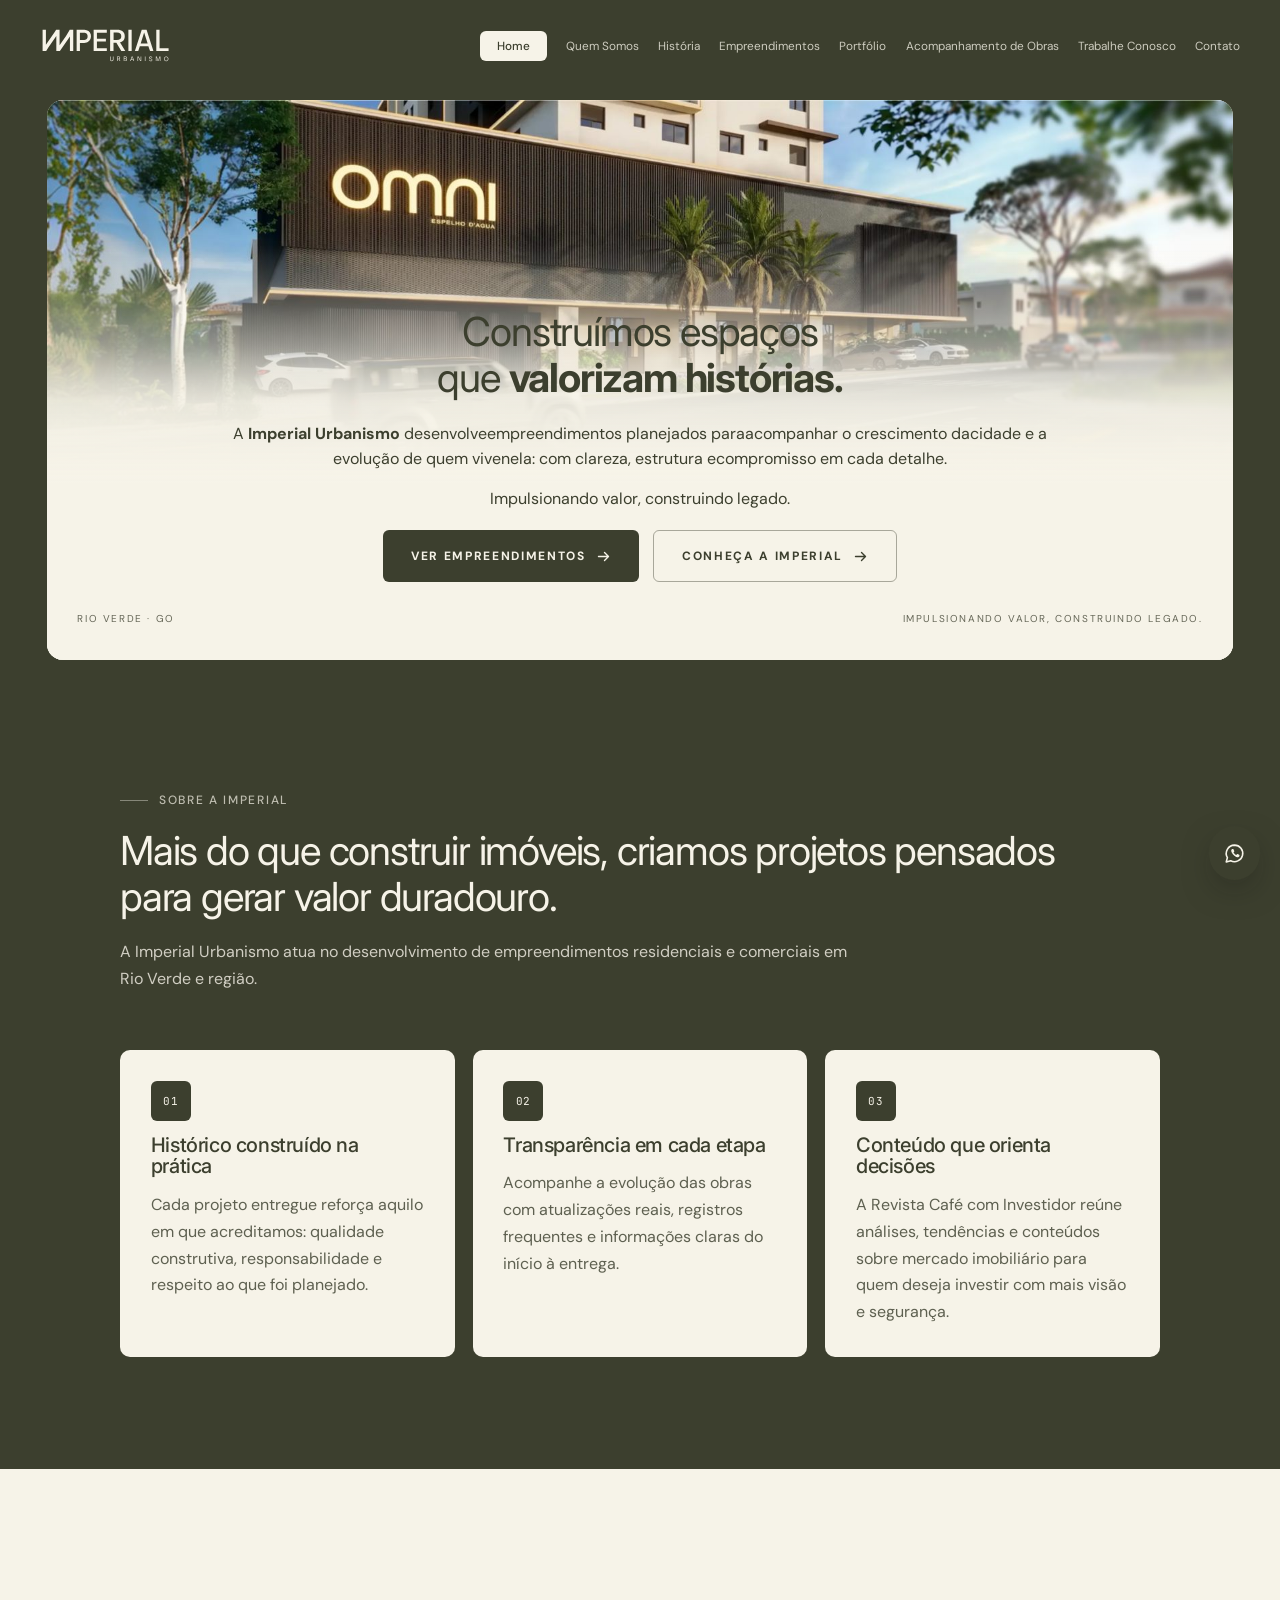
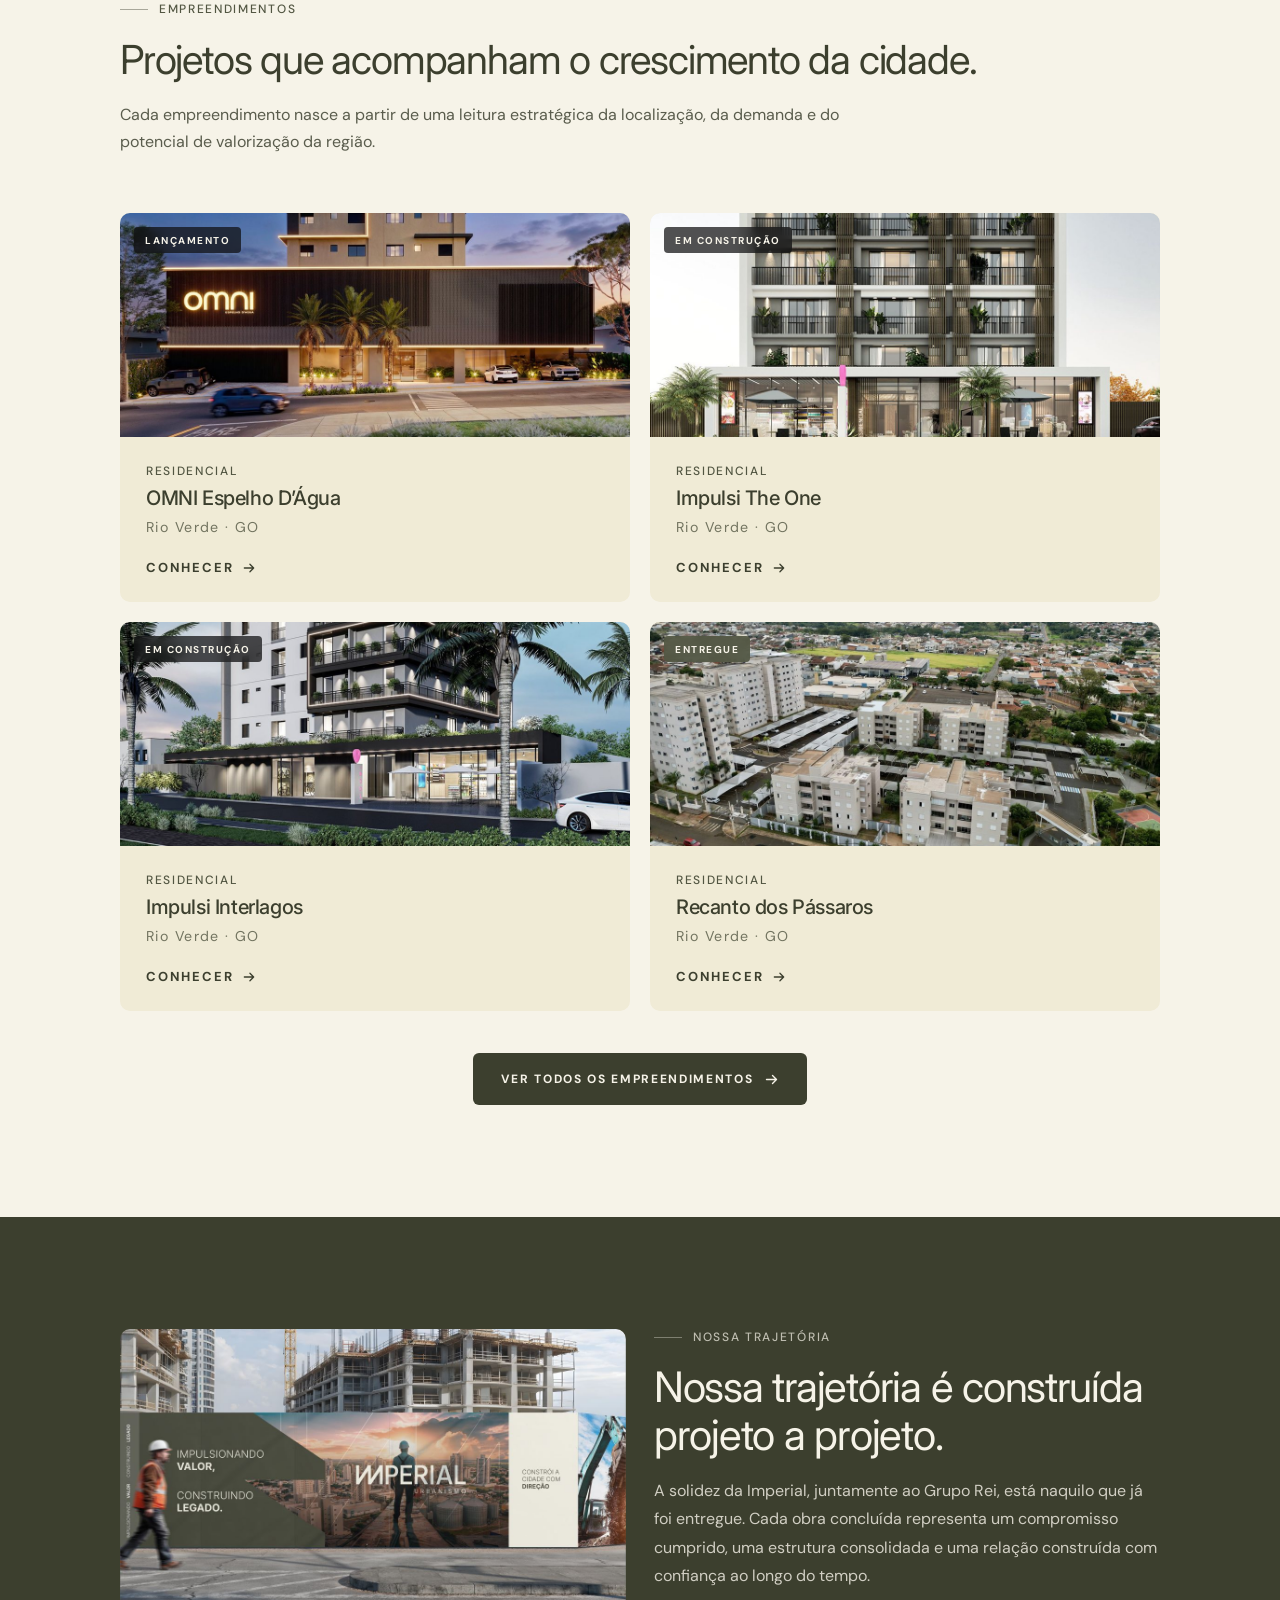
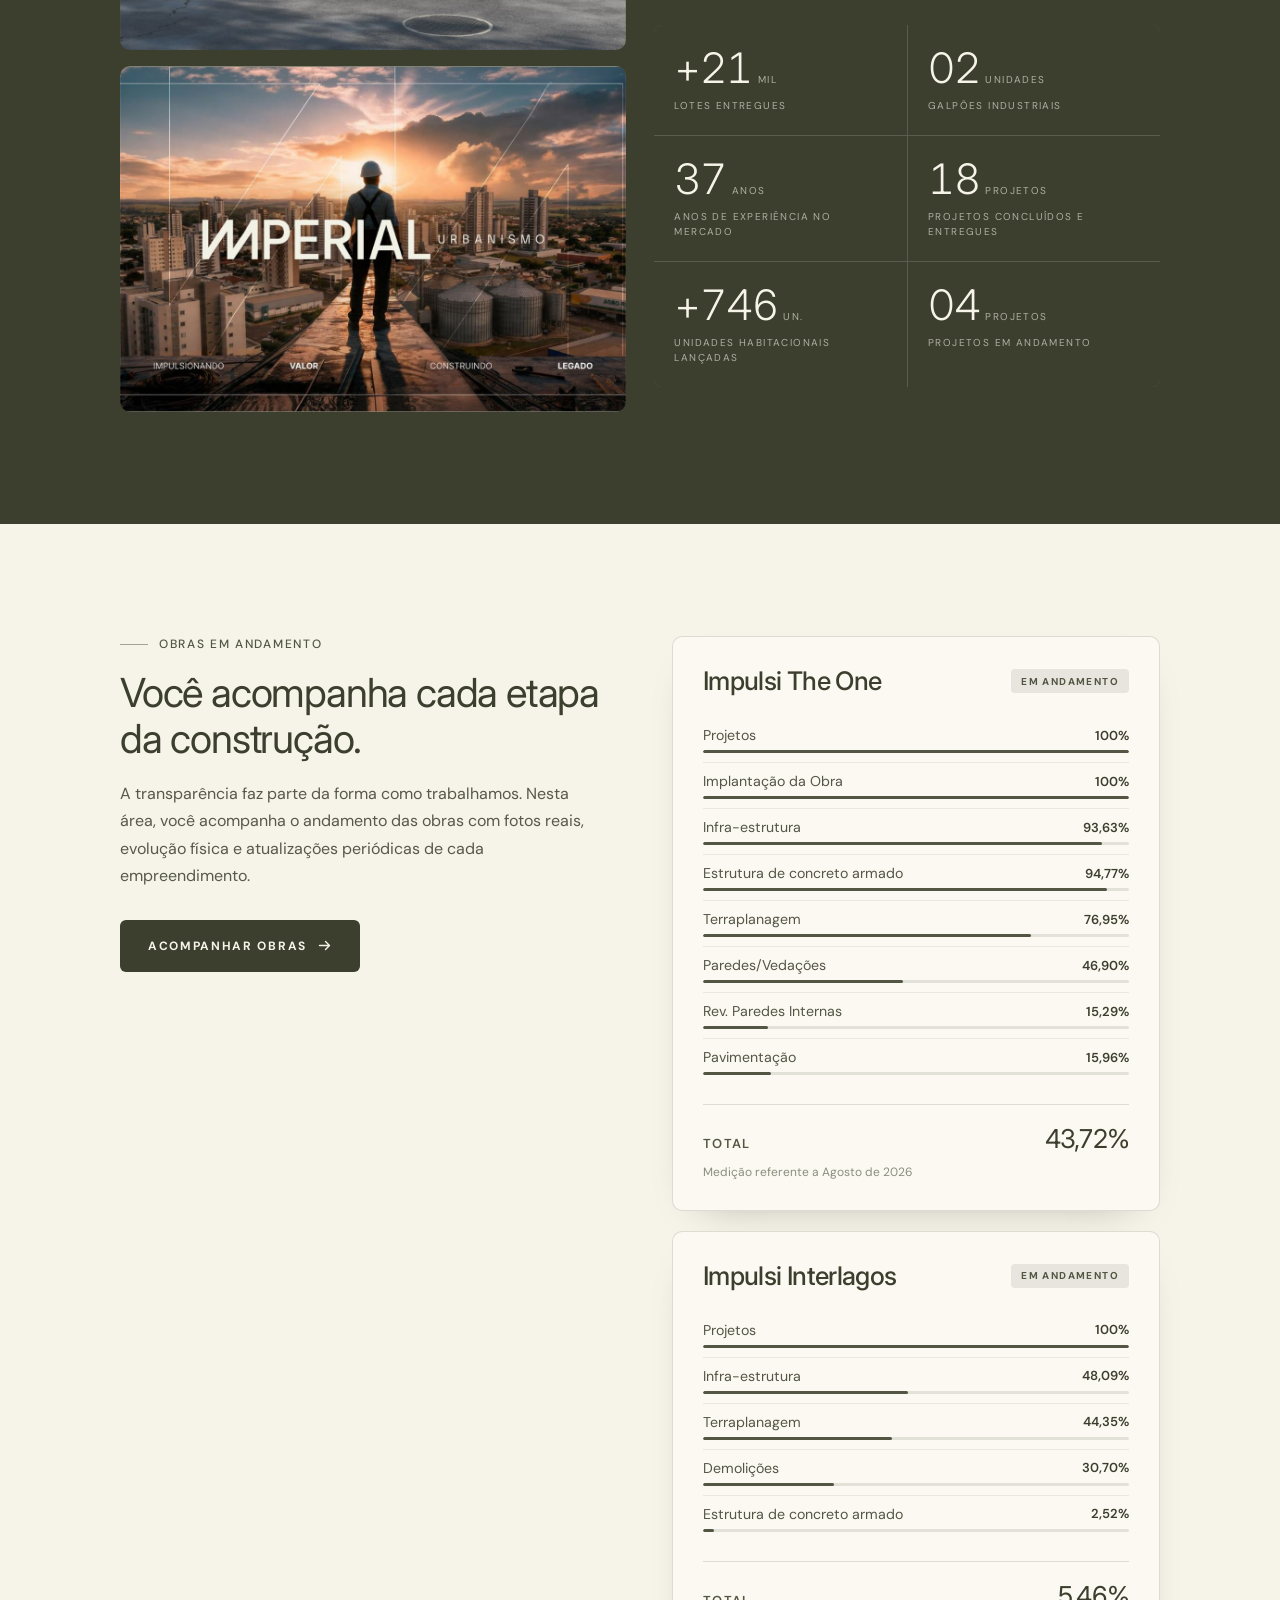
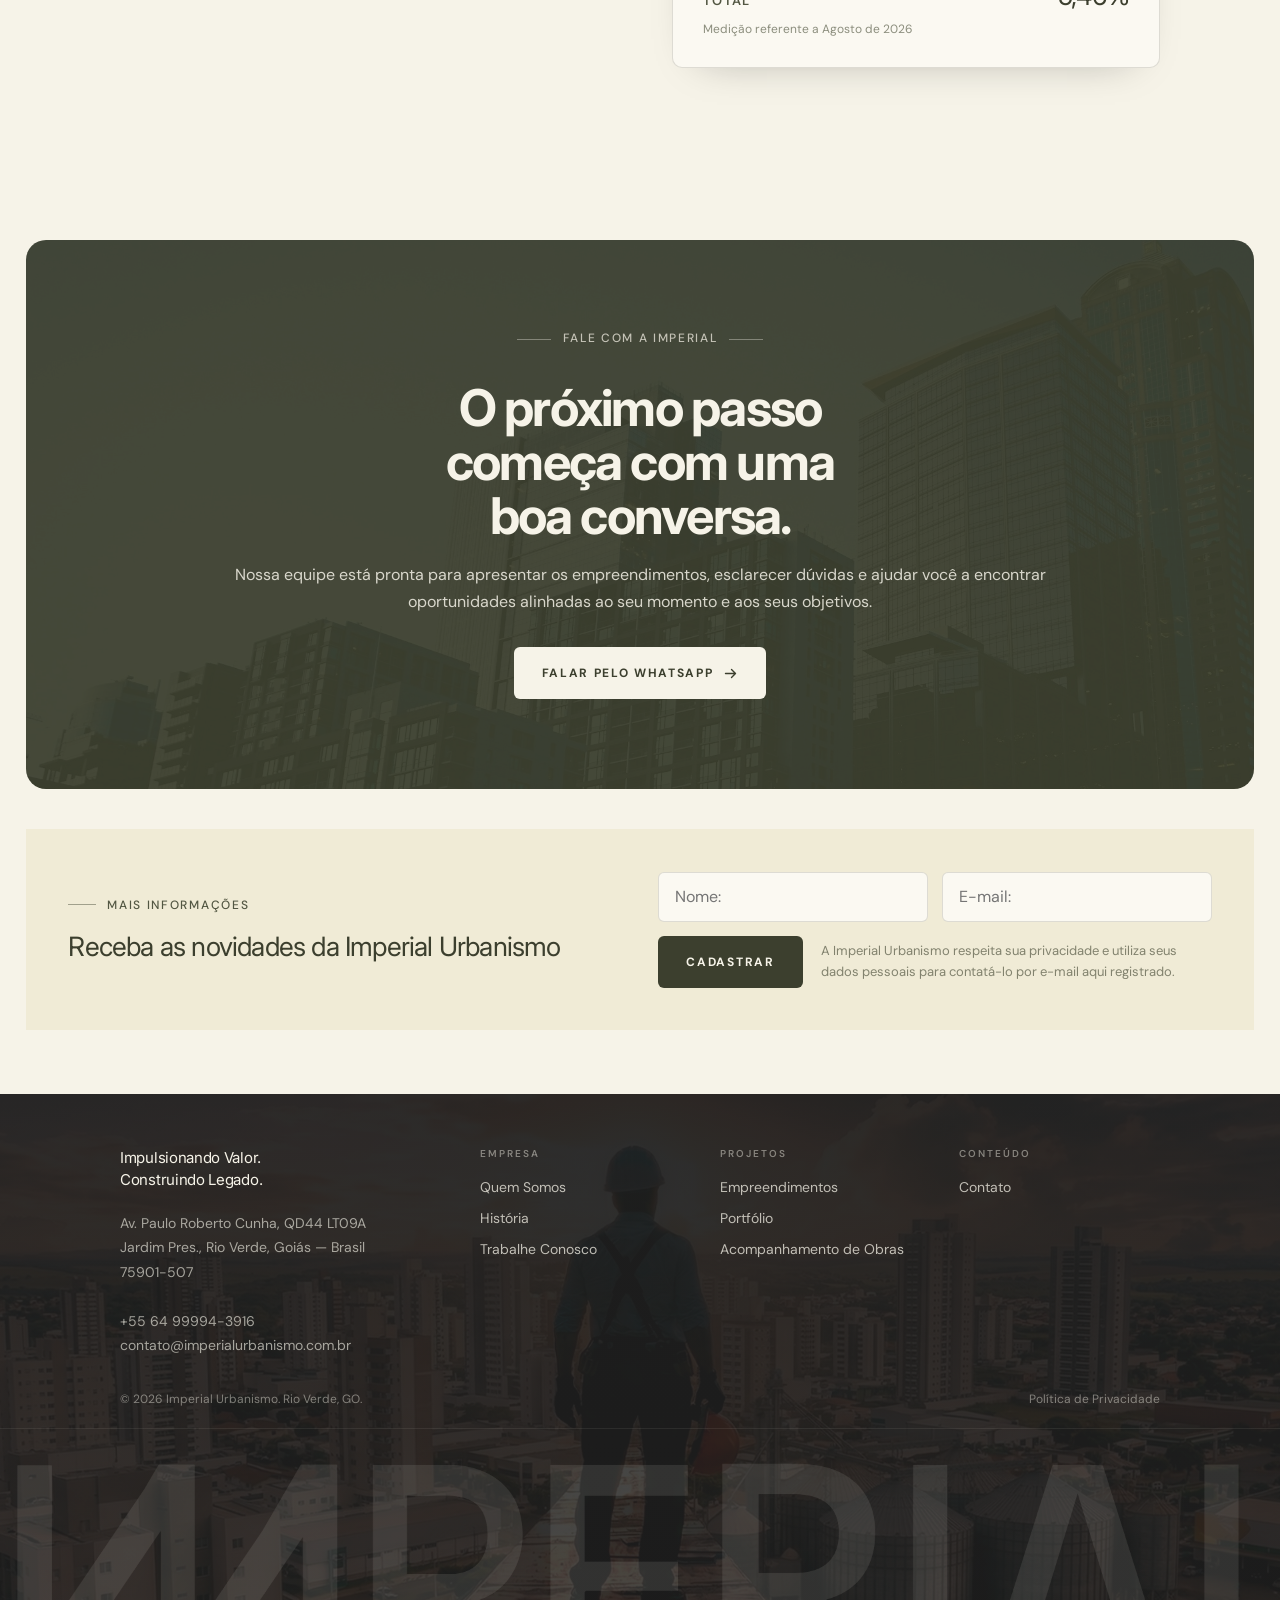
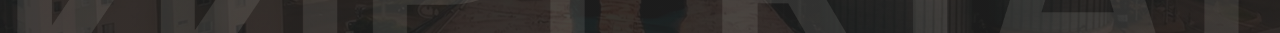
==== commit 72165e98: "Cache busting nas fotos da Trajetoria Com max-age de 1 ano, trocar uma imagem mantendo o nome nao ch" ====
--- a/index.html
+++ b/index.html
@@ -175,8 +175,8 @@
 <section class="sec traj" id="trajetoria">
   <div class="wrap traj__grid">
     <div class="traj__fotos" data-stagger>
-      <figure class="reveal"><img src="assets/img/home/traj-a.jpg" alt="Obra Imperial Urbanismo" loading="lazy"></figure>
-      <figure class="reveal"><img src="assets/img/home/traj-b.jpg" alt="Empreendimento entregue pela Imperial Urbanismo" loading="lazy"></figure>
+      <figure class="reveal"><img src="assets/img/home/traj-a.jpg?v=2" alt="Obra Imperial Urbanismo" loading="lazy"></figure>
+      <figure class="reveal"><img src="assets/img/home/traj-b.jpg?v=2" alt="Empreendimento entregue pela Imperial Urbanismo" loading="lazy"></figure>
     </div>
 
     <div data-stagger>
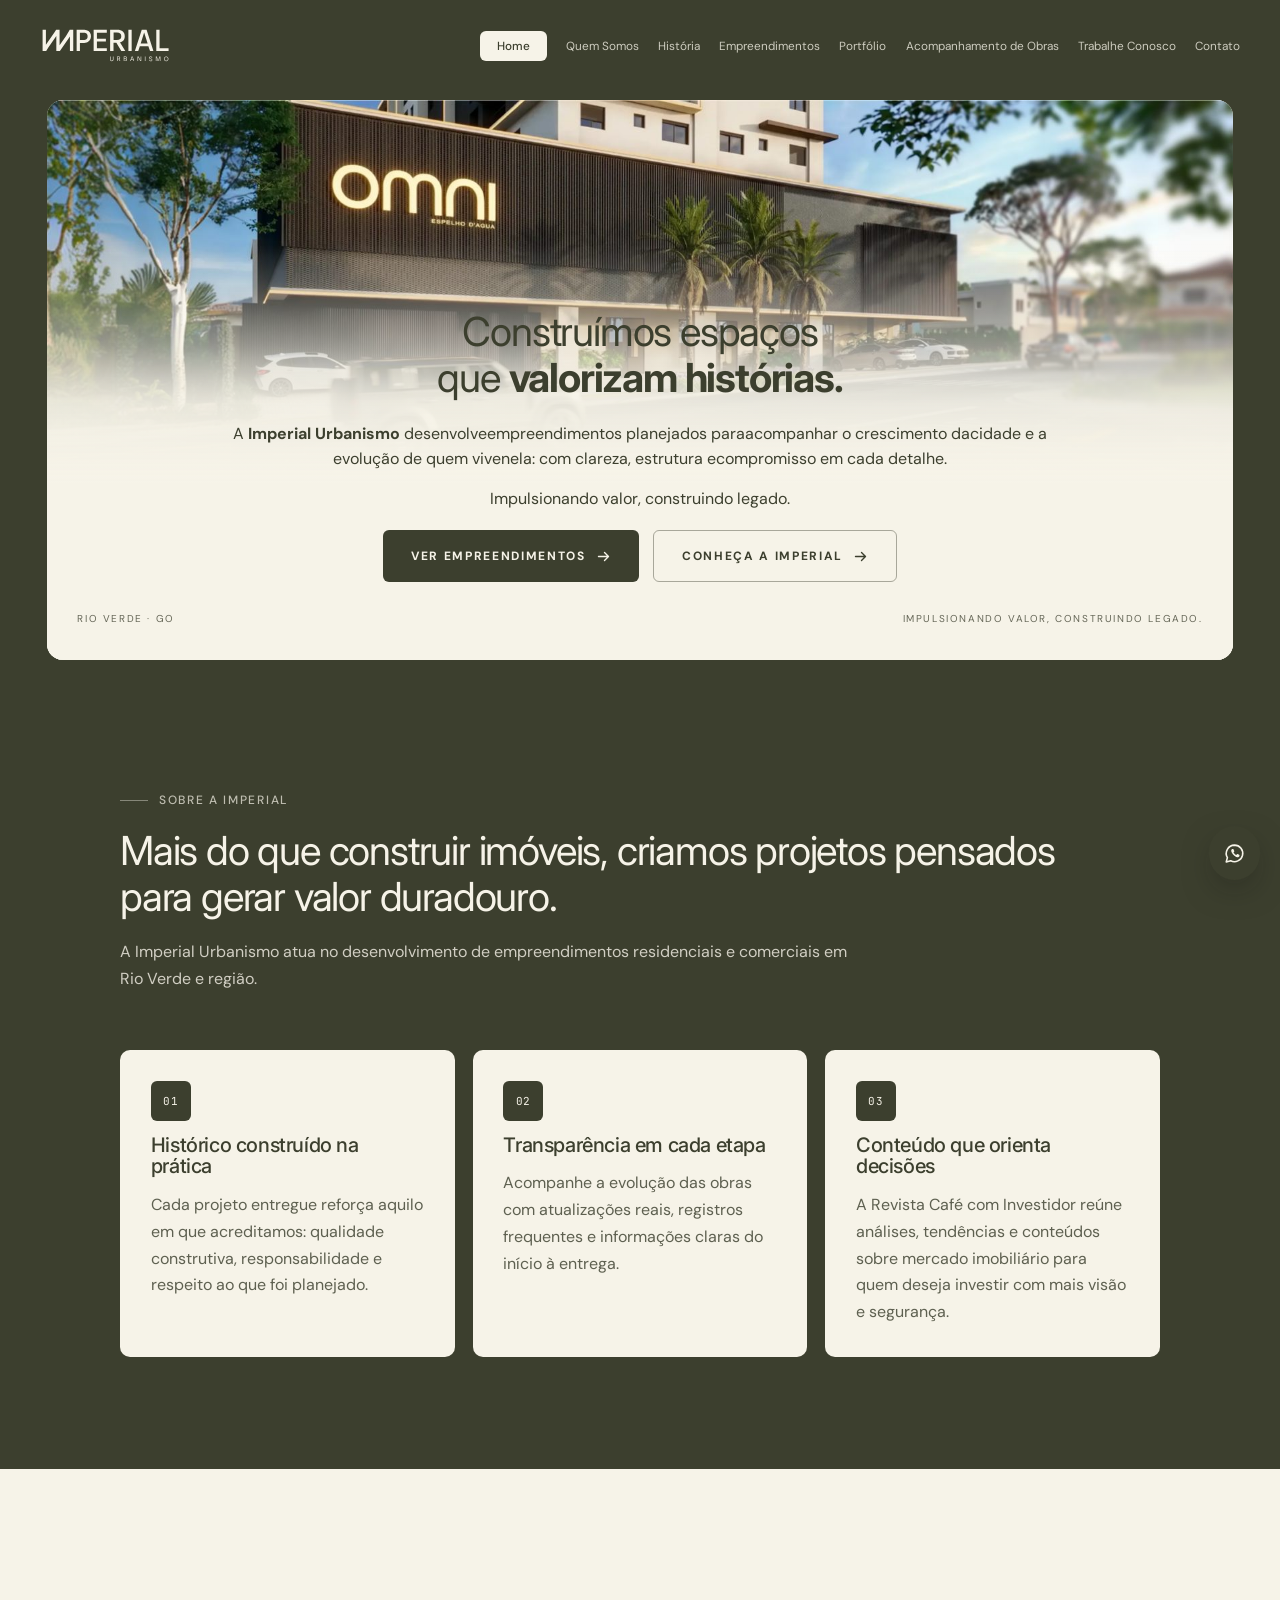
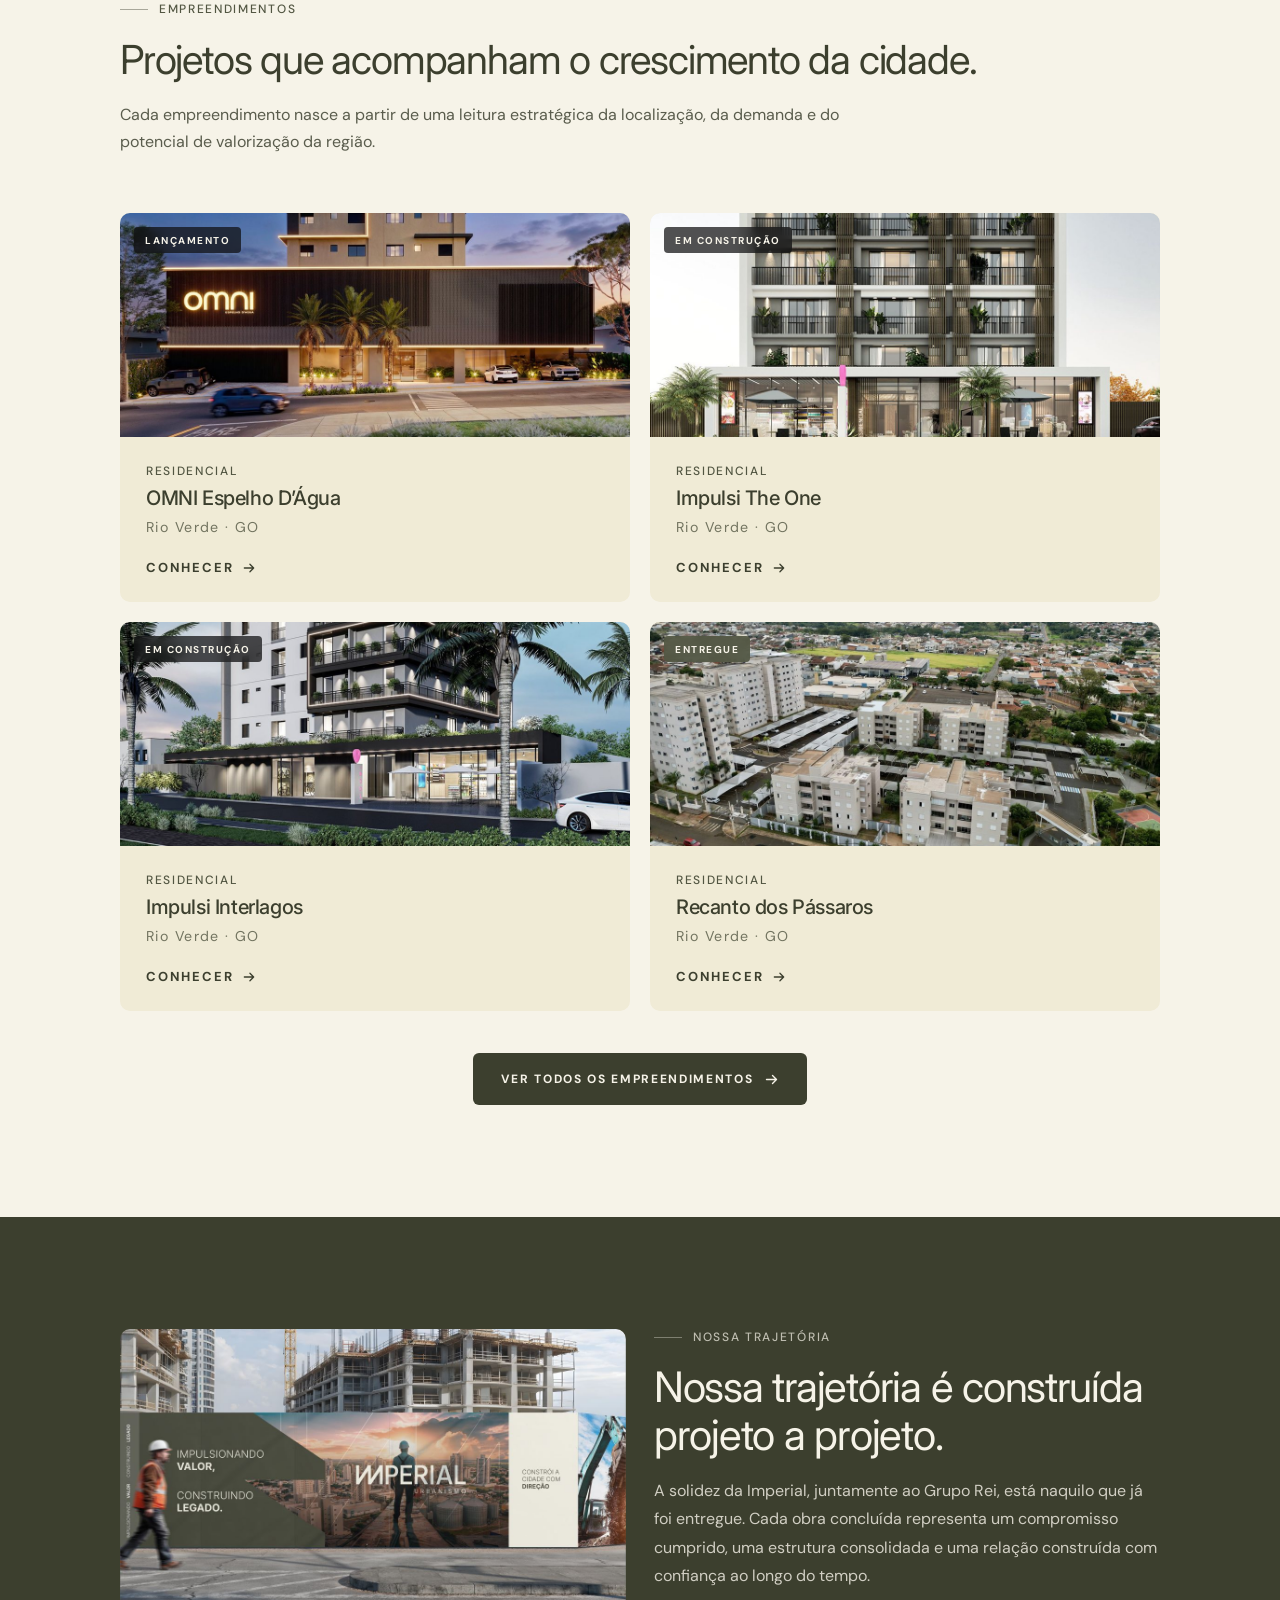
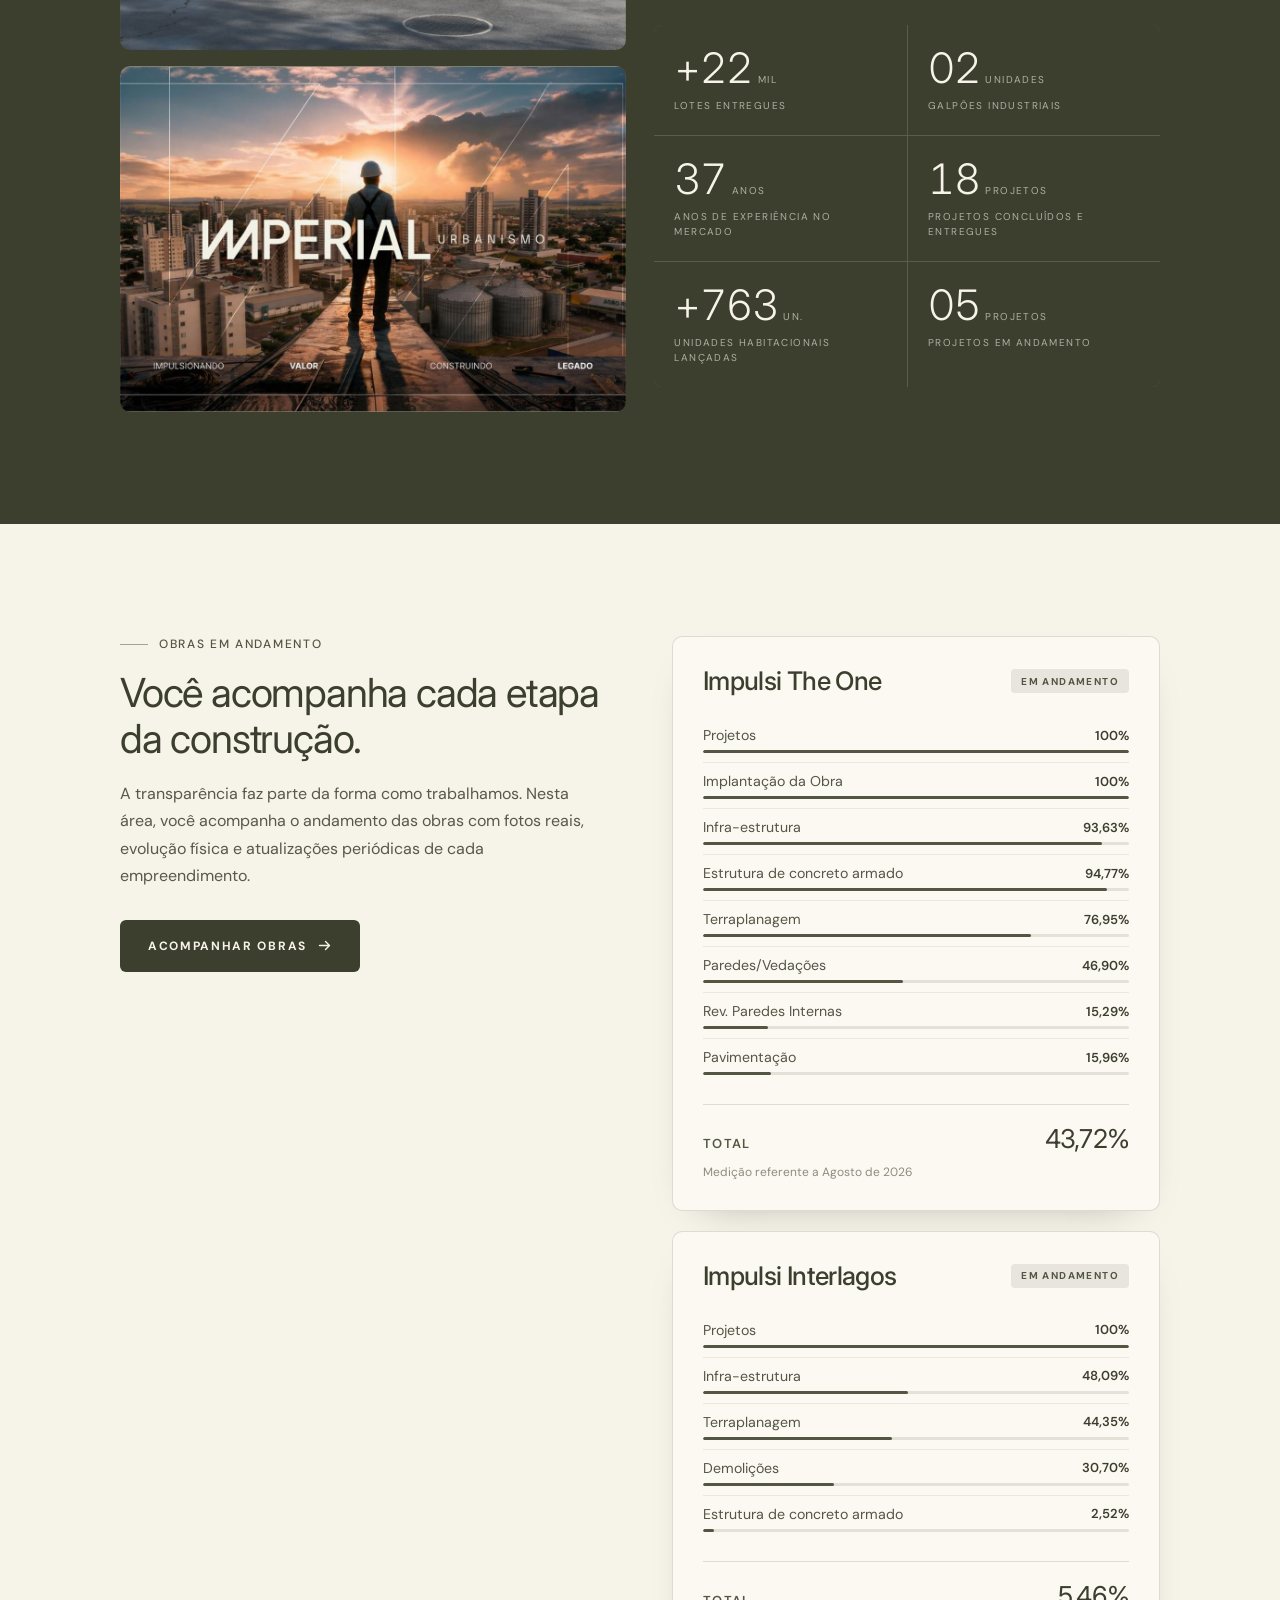
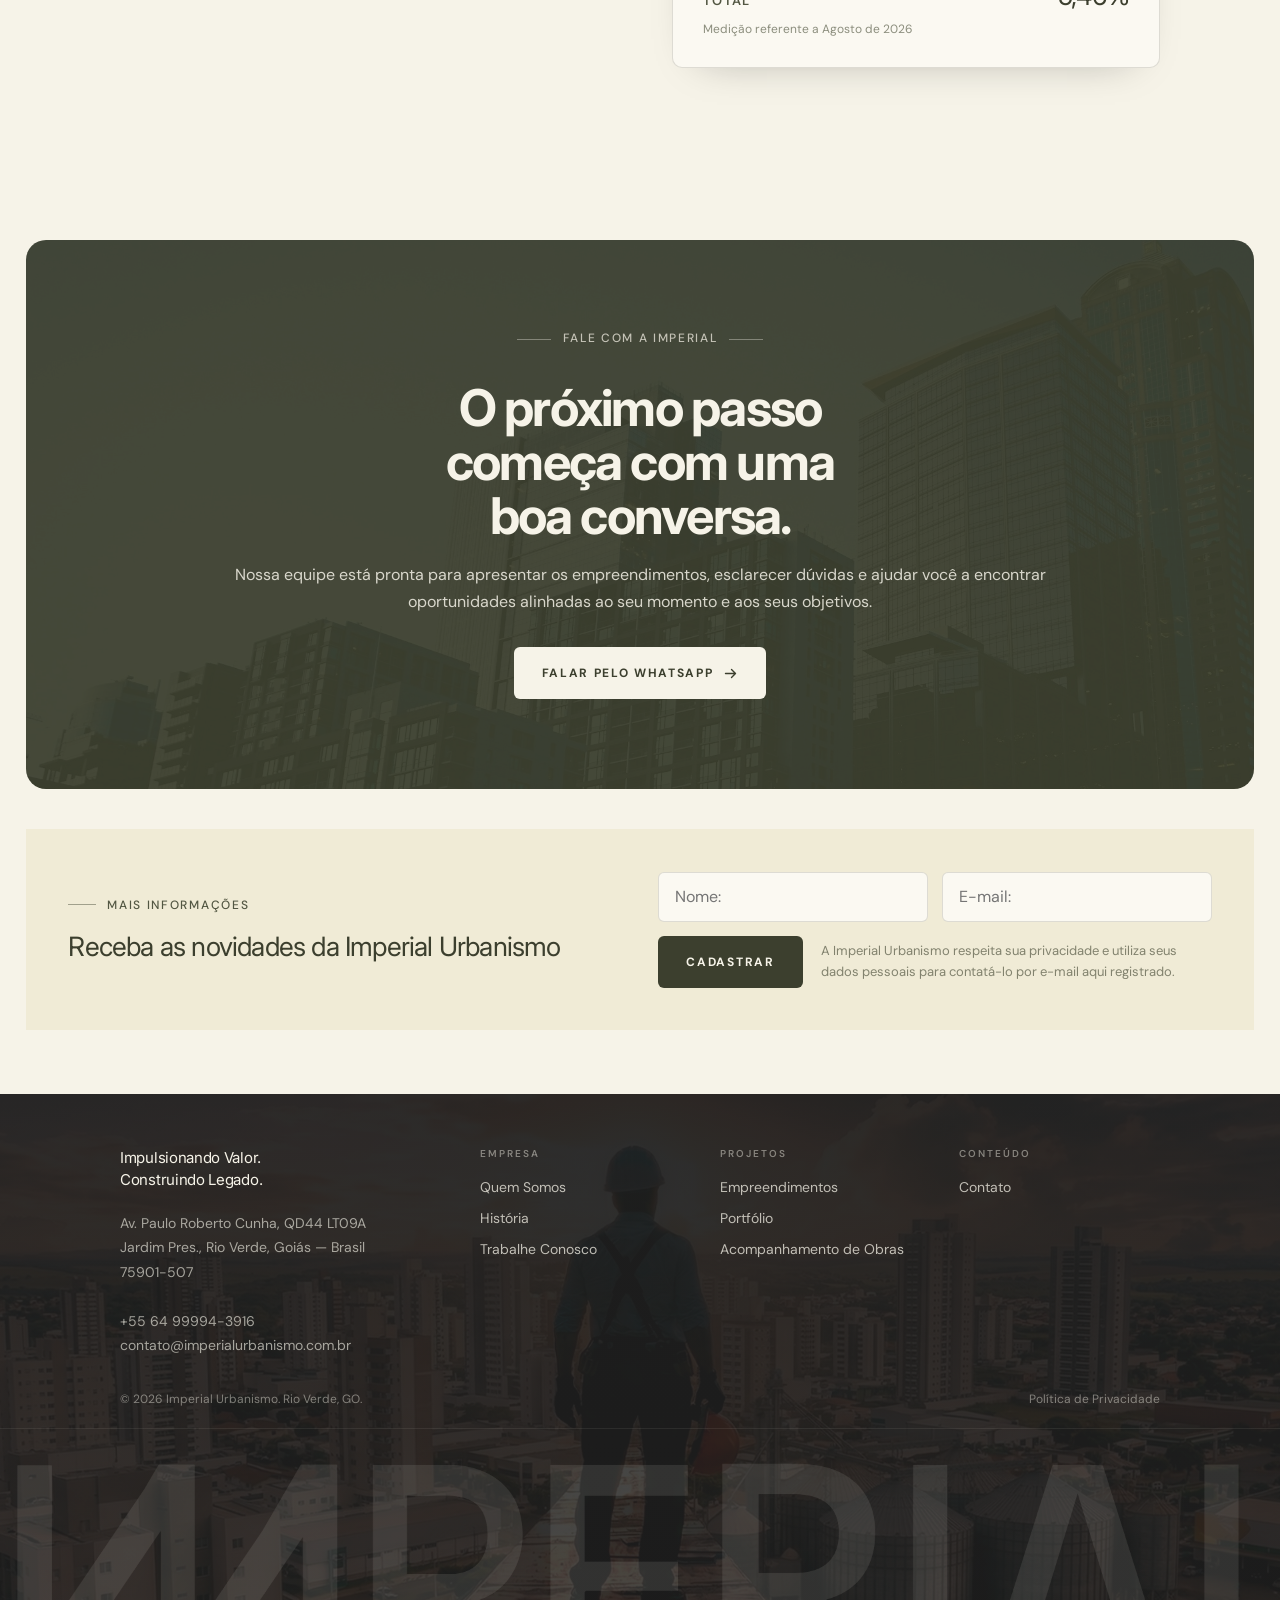
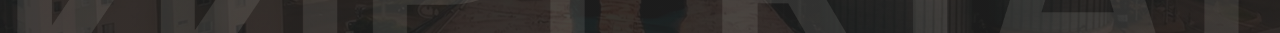
==== commit c65b611b: "Política de Privacidade: página nova e links do rodapé - politica-de-privacidade.html (+ assets/css/" ====
--- a/index.html
+++ b/index.html
@@ -311,7 +311,7 @@
     </div>
     <div class="hfoot__bar">
       <span>© 2026 Imperial Urbanismo. Rio Verde, GO.</span>
-      <a href="#">Política de Privacidade</a>
+      <a href="/politica-de-privacidade">Política de Privacidade</a>
     </div>
   </div>
   <div class="hfoot__rule"></div>
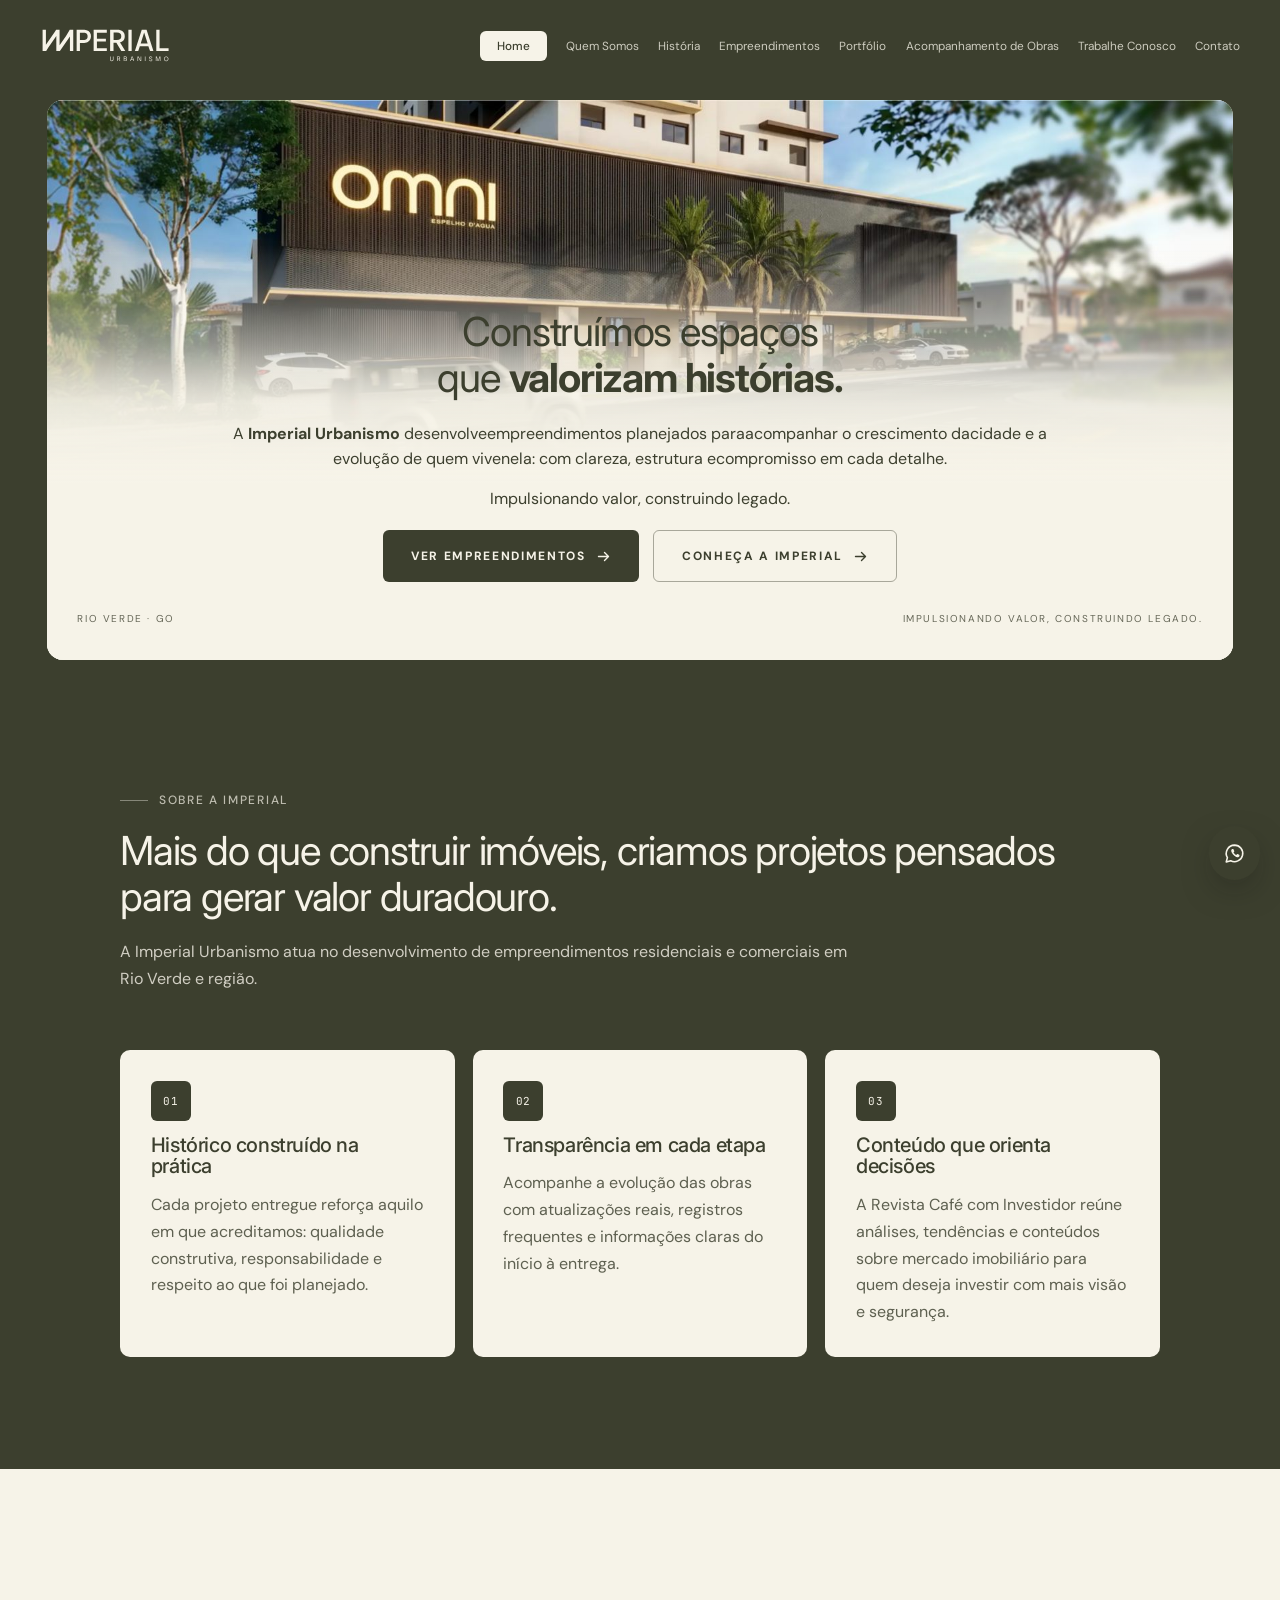
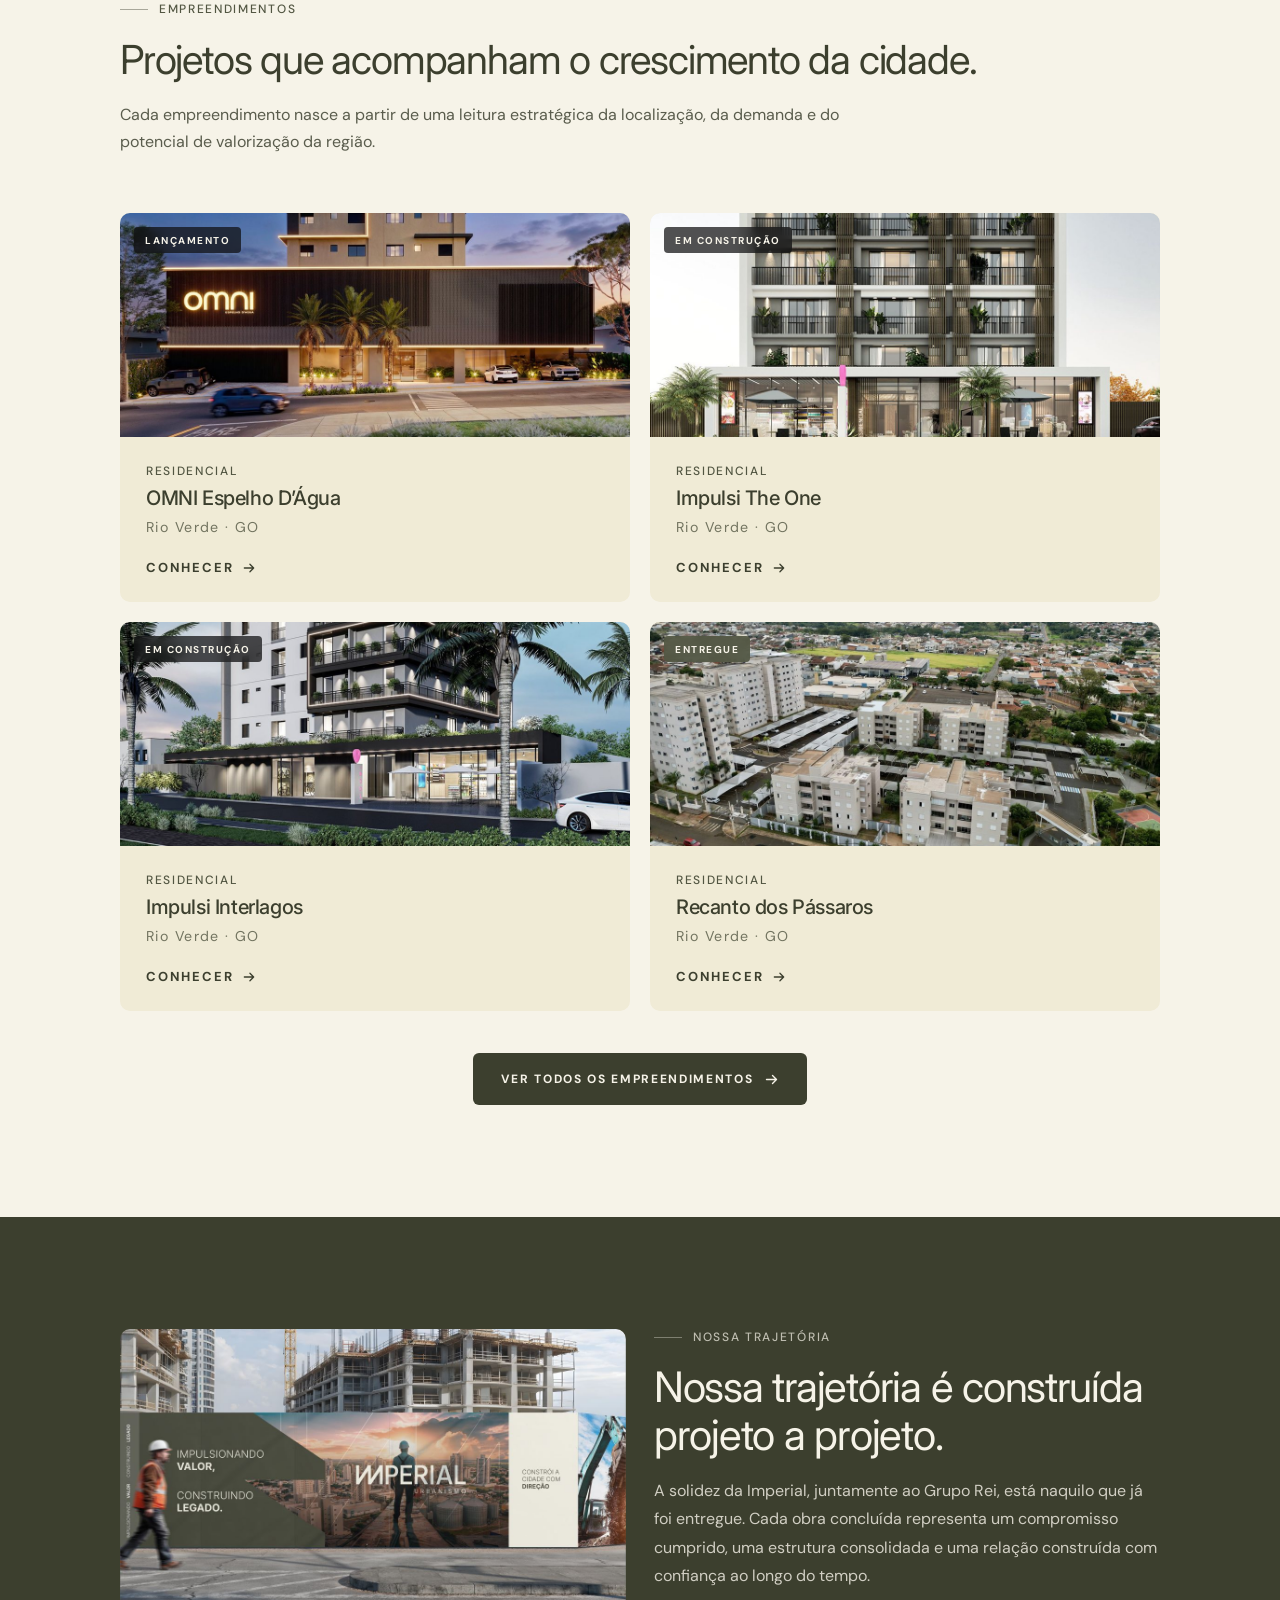
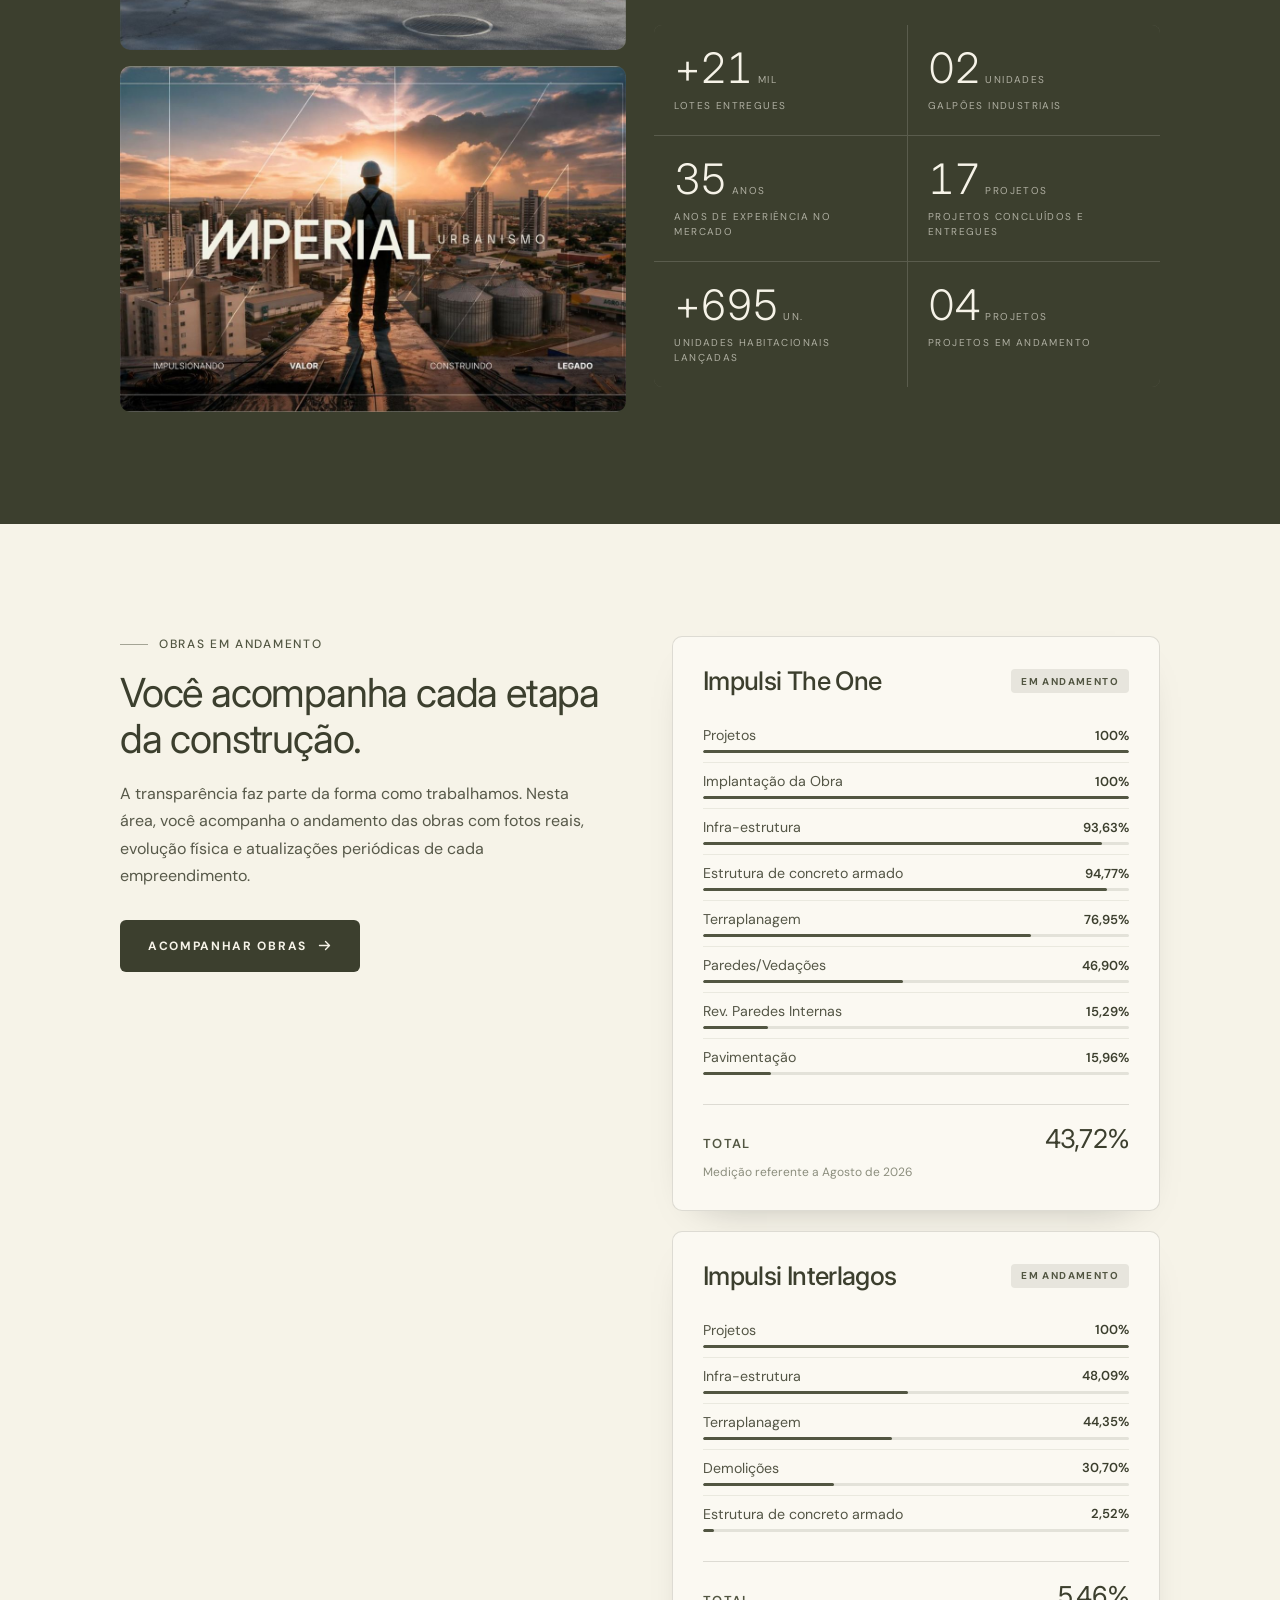
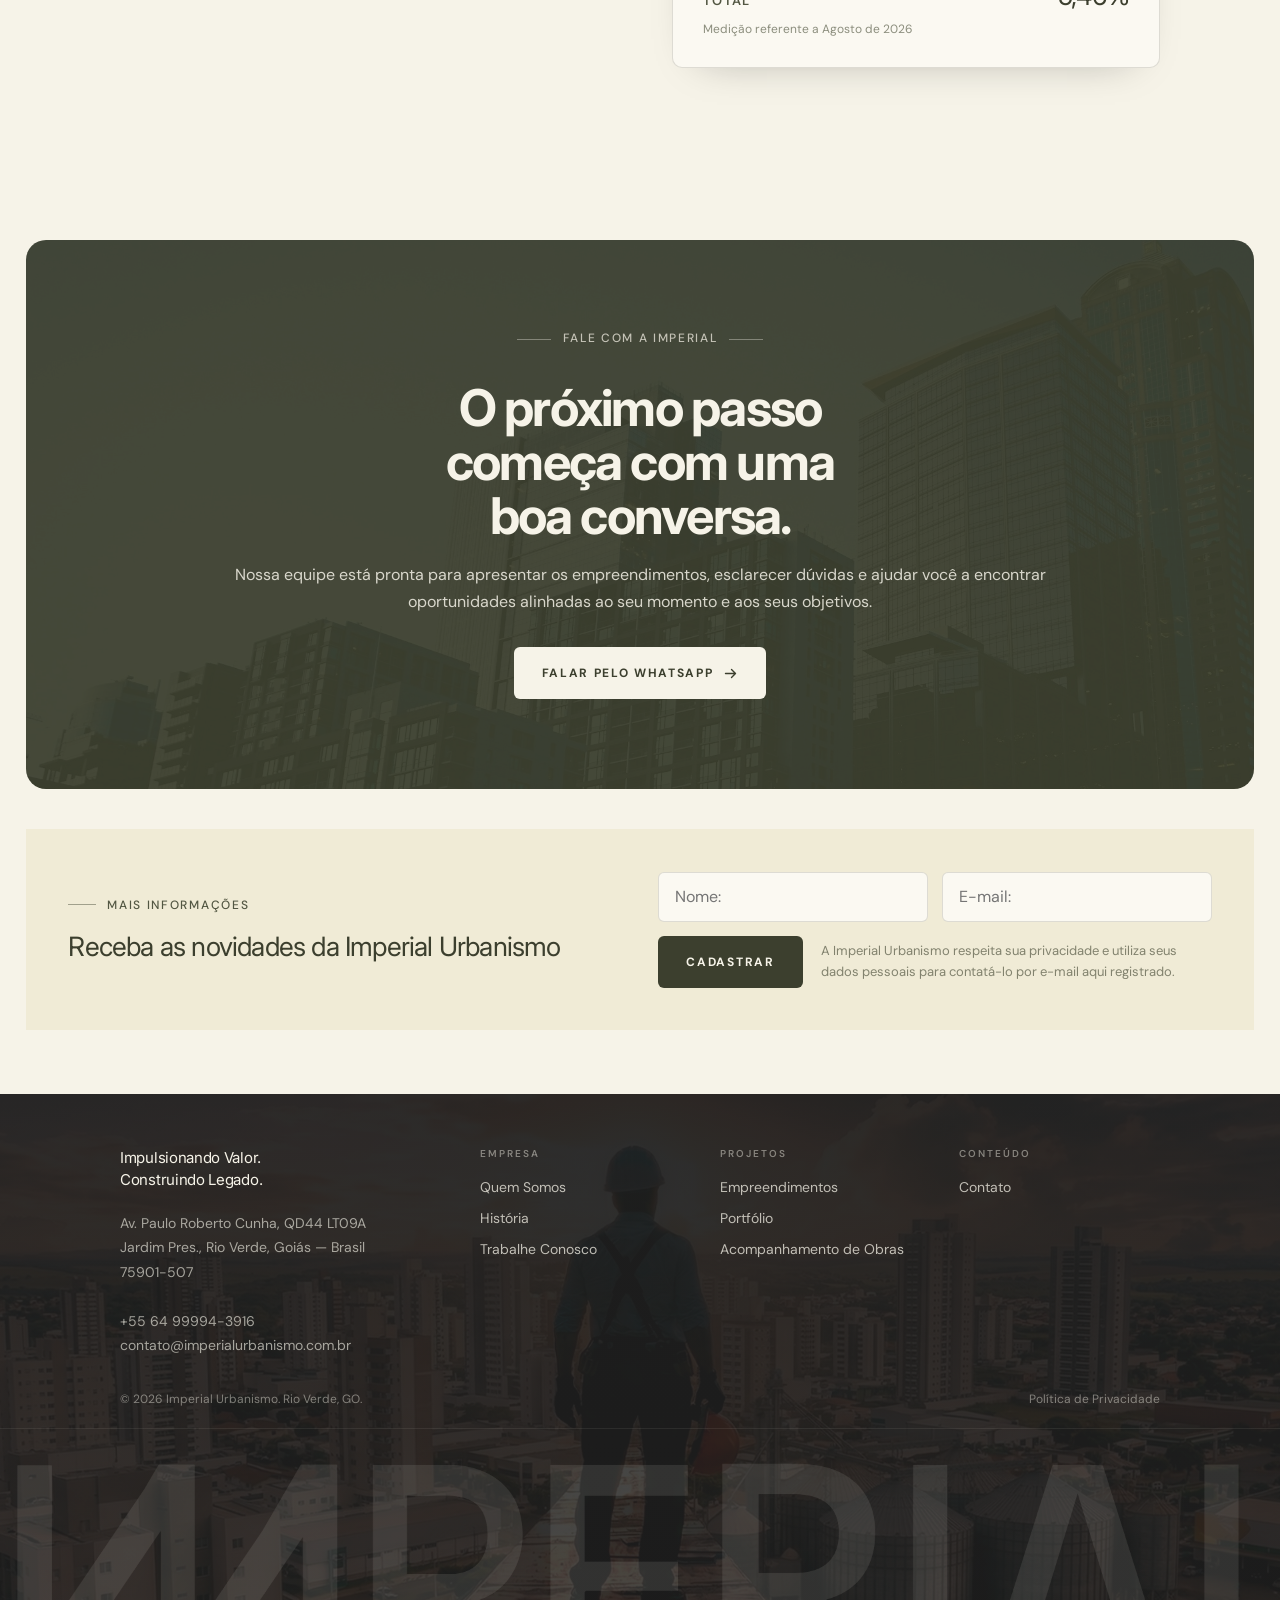
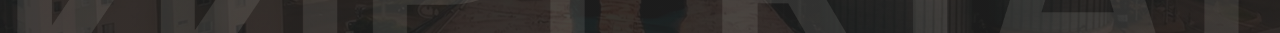
==== commit cbf6a586: "Formulários enviam de verdade (enviar.php) - enviar.php recebe contato, cadastro de interesse e news" ====
--- a/index.html
+++ b/index.html
@@ -13,7 +13,7 @@
 <link rel="preconnect" href="https://fonts.googleapis.com">
 <link rel="preconnect" href="https://fonts.gstatic.com" crossorigin>
 <link href="https://fonts.googleapis.com/css2?family=Inter:wght@300;400;500;600;700&family=DM+Sans:wght@300;400;500;600;700&family=JetBrains+Mono:wght@400;500&display=swap" rel="stylesheet">
-<link rel="stylesheet" href="assets/css/site.css">
+<link rel="stylesheet" href="assets/css/site.css?v=2">
 <link rel="stylesheet" href="assets/css/home.css">
 </head>
 <body>
@@ -323,6 +323,6 @@
   <span>Falar pelo WhatsApp</span>
 </a>
 
-<script src="assets/js/site.js" defer></script>
+<script src="assets/js/site.js?v=2" defer></script>
 </body>
 </html>
--- a/assets/css/site.css
+++ b/assets/css/site.css
@@ -725,3 +725,8 @@
   html{ scroll-behavior:auto; }
   .hero__bg img{ animation:none; }
 }
+
+/* erro de envio dos formulários (o sucesso usa o estado .is-sent) */
+.form-erro{ margin-top:12px; font-size:14px; line-height:1.45; color:#8A3A2A; background:rgba(138,58,42,.08); border-radius:8px; padding:10px 12px; }
+.ct-card .form-erro{ color:#F6D9CF; background:rgba(246,217,207,.12); }
+button[disabled]{ opacity:.6; cursor:wait; }
